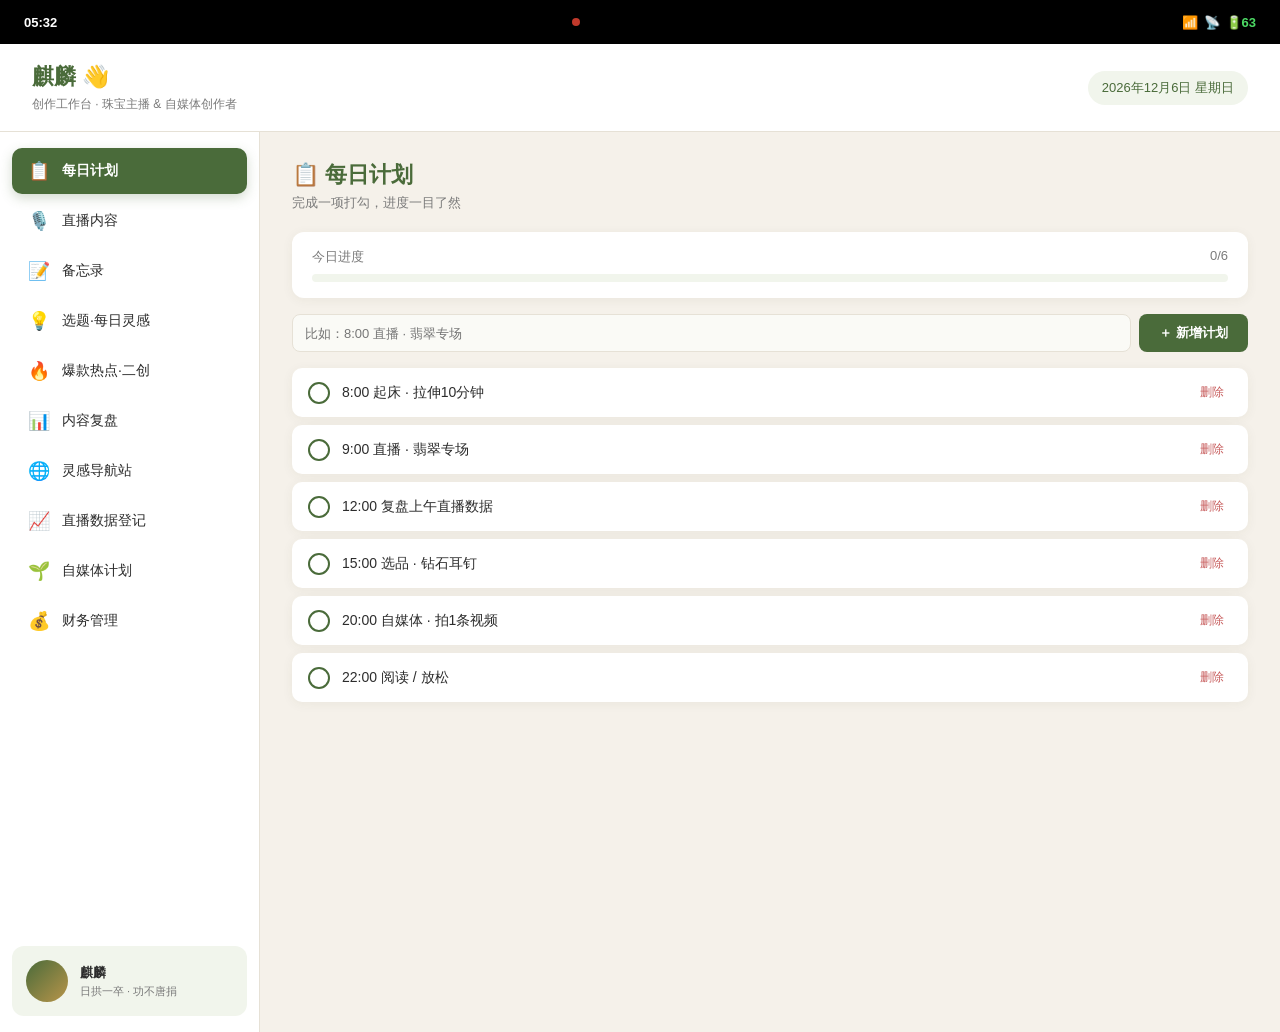
==== index.html @ 5226c647 "麒麟工作台 v1.0" ====
<!DOCTYPE html>
<html lang="zh-CN">
<head>
<meta charset="UTF-8">
<meta name="viewport" content="width=device-width, initial-scale=1.0, user-scalable=no">
<title>麒麟 · 工作台</title>
<meta name="apple-mobile-web-app-capable" content="yes">
<meta name="apple-mobile-web-app-status-bar-style" content="default">
<meta name="apple-mobile-web-app-title" content="麒麟工作台">
<meta name="mobile-web-app-capable" content="yes">
<meta name="theme-color" content="#4a6b3a">
<link rel="apple-touch-icon" href="data:image/svg+xml,%3Csvg xmlns='http://www.w3.org/2000/svg' viewBox='0 0 120 120'%3E%3Crect width='120' height='120' rx='28' fill='%234a6b3a'/%3E%3Ctext x='60' y='78' font-size='60' text-anchor='middle' fill='white' font-family='sans-serif' font-weight='bold'%3E%E9%BA%92%3C/text%3E%3C/svg%3E">
<link rel="icon" href="data:image/svg+xml,%3Csvg xmlns='http://www.w3.org/2000/svg' viewBox='0 0 120 120'%3E%3Crect width='120' height='120' rx='28' fill='%234a6b3a'/%3E%3Ctext x='60' y='78' font-size='60' text-anchor='middle' fill='white' font-family='sans-serif' font-weight='bold'%3E%E9%BA%92%3C/text%3E%3C/svg%3E">
<style>
* { box-sizing: border-box; margin: 0; padding: 0; }
:root{
  --green: #4a6b3a;
  --green-2: #6b8a4e;
  --green-light: #f1f5ec;
  --gold: #b8954a;
  --bg: #f5f1ea;
  --card: #ffffff;
  --text: #2c2c2c;
  --text-2: #7a7a7a;
  --border: #e6e1d6;
  --danger: #c75c5c;
  --shadow: 0 2px 12px rgba(60,60,40,.06);
}
body{
  font-family: -apple-system, "PingFang SC", "Microsoft YaHei", sans-serif;
  background: var(--bg);
  color: var(--text);
  min-height: 100vh;
  font-size: 14px;
}
button{ cursor: pointer; border: none; background: none; font-family: inherit; }
input, select{
  font-family: inherit;
  padding: 10px 12px;
  border: 1px solid var(--border);
  border-radius: 8px;
  background: #fafaf6;
  outline: none;
  font-size: 13px;
}
input:focus, select:focus{ border-color: var(--green); background: #fff; }
.status-bar{
  display: flex; align-items: center; justify-content: space-between;
  padding: 8px 24px; font-size: 13px; font-weight: 600;
  background: #000; color: #fff;
}
.dynamic-island{
  width: 110px; height: 28px; background: #000; border-radius: 20px;
  position: relative;
}
.dynamic-island::after{
  content:""; width:8px; height:8px; background:#c0392b; border-radius:50%;
  position:absolute; left:8px; top:50%; transform:translateY(-50%);
}
.status-icons{ display: flex; gap: 6px; align-items: center; }
.battery{ color: #4cd964; }
.app-header{
  display: flex; justify-content: space-between; align-items: center;
  padding: 18px 32px; background: #fff;
  border-bottom: 1px solid var(--border);
}
.user-name{ font-size: 22px; color: var(--green); font-weight: 700; }
.wave{ display: inline-block; animation: wave 1.6s infinite; transform-origin: 70% 70%; }
@keyframes wave{
  0%,60%,100%{ transform: rotate(0); }
  10%,30%{ transform: rotate(14deg); }
  20%{ transform: rotate(-8deg); }
  40%{ transform: rotate(-4deg); }
}
.user-sub{ color: var(--text-2); margin-top: 4px; font-size: 12px; }
.header-right{ display: flex; gap: 12px; align-items: center; }
.date-pill{
  background: var(--green-light); color: var(--green);
  padding: 8px 14px; border-radius: 20px; font-size: 13px;
}
.sync-btn{
  background: var(--green-light); color: var(--green);
  padding: 8px 14px; border-radius: 20px; font-size: 13px; font-weight: 600;
}
.sync-btn:hover{ background: var(--green); color: #fff; }
.layout{
  display: grid; grid-template-columns: 260px 1fr;
  min-height: calc(100vh - 100px);
}
.sidebar{
  background: #fff;
  border-right: 1px solid var(--border);
  padding: 16px 12px;
  display: flex; flex-direction: column;
  position: sticky; top: 0; height: 100vh; overflow-y: auto;
}
.nav-list{ flex: 1; }
.nav-item{
  display: flex; align-items: center; gap: 12px;
  width: 100%; padding: 12px 16px; margin-bottom: 4px;
  border-radius: 10px; font-size: 14px; color: var(--text);
  text-align: left; transition: all .2s;
  position: relative;
}
.nav-item:hover{ background: var(--green-light); }
.nav-item.active{
  background: var(--green); color: #fff; font-weight: 600;
  box-shadow: 0 4px 12px rgba(74,107,58,.25);
}
.nav-item.dragging{ opacity: 0.5; background: var(--green-light); }
.nav-item.drag-over{ border-top: 3px solid var(--gold); margin-top: -2px; }
.nav-icon{ font-size: 18px; }
.sidebar-foot{
  display: flex; gap: 12px; align-items: center;
  padding: 14px; margin-top: 12px;
  background: var(--green-light); border-radius: 12px;
}
.avatar{
  width: 42px; height: 42px; border-radius: 50%;
  background: linear-gradient(135deg, var(--green), var(--gold));
  flex-shrink: 0;
}
.foot-name{ font-weight: 600; font-size: 13px; }
.foot-sub{ font-size: 11px; color: var(--text-2); margin-top: 2px; }
.content{ padding: 28px 32px; overflow-y: auto; }
.panel{ display: none; animation: fade .3s; }
.panel.active{ display: block; }
@keyframes fade{ from{ opacity:0; transform: translateY(8px);} to{opacity:1; transform:none;} }
.panel-head{ margin-bottom: 20px; }
.panel-head h2{ font-size: 22px; color: var(--green); margin-bottom: 4px; }
.panel-sub{ color: var(--text-2); font-size: 13px; }
.progress-card{
  background: #fff; border-radius: 12px; padding: 16px 20px;
  margin-bottom: 16px; box-shadow: var(--shadow);
}
.progress-info{ display: flex; justify-content: space-between; margin-bottom: 8px; font-size: 13px; color: var(--text-2); }
.progress-bar{ height: 8px; background: var(--green-light); border-radius: 4px; overflow: hidden; }
.progress-fill{ height: 100%; background: linear-gradient(90deg, var(--green), var(--gold)); width: 0%; transition: width .5s; }
.add-row{
  display: flex; gap: 8px; flex-wrap: wrap; margin-bottom: 16px;
}
.add-row input, .add-row select{ flex: 1; min-width: 140px; }
.add-row button{
  background: var(--green); color: #fff;
  padding: 10px 20px; border-radius: 8px; font-weight: 600; font-size: 13px;
  white-space: nowrap;
}
.add-row button:hover{ background: var(--green-2); }
.checklist, .memo-list{ list-style: none; }
.checklist li, .memo-list li{
  display: flex; align-items: center; gap: 12px;
  background: #fff; padding: 12px 16px; margin-bottom: 8px;
  border-radius: 10px; box-shadow: var(--shadow);
  transition: all .2s;
}
.checklist li:hover, .memo-list li:hover{ transform: translateX(2px); }
.checklist li.done .item-text{
  text-decoration: line-through; color: var(--text-2);
}
.check-box{
  width: 22px; height: 22px; border-radius: 50%;
  border: 2px solid var(--green); display: flex;
  align-items: center; justify-content: center;
  cursor: pointer; flex-shrink: 0; transition: all .2s;
}
.checklist li.done .check-box{ background: var(--green); color: #fff; }
.item-text{ flex: 1; font-size: 14px; }
.item-meta{ font-size: 11px; color: var(--text-2); }
.del-btn{
  color: var(--danger); font-size: 12px; padding: 4px 8px;
  border-radius: 6px;
}
.del-btn:hover{ background: #fbecec; }
.filter-row{
  display: flex; align-items: center; gap: 12px; flex-wrap: wrap;
  margin-bottom: 16px; background: #fff; padding: 12px 16px;
  border-radius: 10px; box-shadow: var(--shadow);
}
.filter-row label{ display: flex; align-items: center; gap: 6px; font-size: 13px; color: var(--text-2); }
.ghost-btn{
  padding: 6px 12px; border: 1px solid var(--green);
  color: var(--green); border-radius: 6px; font-size: 12px;
}
.ghost-btn:hover{ background: var(--green-light); }
.last-fetch{ font-size: 11px; color: var(--text-2); margin-left: auto; }
.inspiration-grid{
  display: grid; grid-template-columns: repeat(auto-fill, minmax(280px, 1fr));
  gap: 14px;
}
.insp-card{
  background: #fff; border-radius: 12px; padding: 16px;
  box-shadow: var(--shadow); transition: all .2s;
  border-left: 4px solid var(--gold);
}
.insp-card:hover{ transform: translateY(-2px); box-shadow: 0 6px 18px rgba(60,60,40,.1); }
.insp-tag{
  display: inline-block; background: var(--green-light);
  color: var(--green); padding: 2px 8px; border-radius: 4px;
  font-size: 11px; margin-bottom: 8px;
}
.insp-title{ font-weight: 600; font-size: 14px; margin-bottom: 6px; }
.insp-desc{ font-size: 12px; color: var(--text-2); line-height: 1.5; margin-bottom: 10px; }
.insp-actions{ display: flex; gap: 6px; }
.insp-actions button{
  flex: 1; padding: 6px 8px; border-radius: 6px;
  font-size: 11px; font-weight: 600;
}
.btn-go{ background: var(--green); color: #fff; }
.btn-go:hover{ background: var(--green-2); }
.btn-save{ background: var(--green-light); color: var(--green); }
.btn-save:hover{ background: #e3ead8; }
.video-grid{
  display: grid; grid-template-columns: repeat(auto-fill, minmax(240px, 1fr));
  gap: 14px;
}
.video-card{
  background: #fff; border-radius: 12px; overflow: hidden;
  box-shadow: var(--shadow); transition: all .2s;
}
.video-card:hover{ transform: translateY(-2px); }
.video-cover{
  height: 120px; background: linear-gradient(135deg, #4a6b3a, #b8954a);
  display: flex; align-items: center; justify-content: center;
  font-size: 40px; color: #fff; position: relative;
}
.video-cover .play-icon{
  position: absolute; bottom: 8px; right: 8px;
  background: rgba(0,0,0,.6); color: #fff;
  width: 28px; height: 28px; border-radius: 50%;
  display: flex; align-items: center; justify-content: center;
  font-size: 12px;
}
.video-info{ padding: 12px; }
.video-title{ font-weight: 600; font-size: 13px; margin-bottom: 4px;
  display: -webkit-box; -webkit-line-clamp: 2; -webkit-box-orient: vertical; overflow: hidden;
}
.video-meta{ font-size: 11px; color: var(--text-2); margin-bottom: 8px;
  display: flex; gap: 8px;
}
.video-meta span{ background: #f5f1ea; padding: 1px 6px; border-radius: 4px; }
.video-link{
  display: block; text-align: center; padding: 6px;
  background: var(--green); color: #fff; border-radius: 6px;
  font-size: 12px; font-weight: 600;
}
.video-link:hover{ background: var(--green-2); }
.review-list{ display: grid; gap: 10px; }
.review-item{
  background: #fff; padding: 14px 16px; border-radius: 10px;
  box-shadow: var(--shadow); display: grid;
  grid-template-columns: 1fr auto auto; gap: 12px; align-items: center;
}
.review-title{ font-weight: 600; font-size: 14px; }
.review-meta{ font-size: 11px; color: var(--text-2); margin-top: 2px; }
.review-data{ background: var(--green-light); color: var(--green); padding: 4px 10px; border-radius: 6px; font-size: 12px; font-weight: 600; }
.sub-tabs{
  display: flex; gap: 4px; margin-bottom: 16px;
  background: #fff; padding: 6px; border-radius: 10px;
  box-shadow: var(--shadow); flex-wrap: wrap;
}
.sub-tab{
  padding: 8px 14px; border-radius: 6px; font-size: 13px;
  color: var(--text-2); font-weight: 500;
}
.sub-tab.active{ background: var(--green); color: #fff; }
.sub-tab:hover:not(.active){ background: var(--green-light); color: var(--green); }
.sub-panel{ display: none; }
.sub-panel.active{ display: block; }
.script-list, .knowledge-list, .memo-list, .liveplan-list{ margin-top: 12px; }
.script-item, .knowledge-item, .memo-list li, .liveplan-item{
  background: #fff; padding: 12px 16px; border-radius: 10px;
  margin-bottom: 8px; box-shadow: var(--shadow);
}
.script-cat{
  display: inline-block; background: var(--gold); color: #fff;
  padding: 2px 8px; border-radius: 4px; font-size: 11px; margin-right: 8px;
}
.script-text{ font-size: 13px; line-height: 1.6; color: var(--text); }
.script-foot, .memo-foot, .liveplan-foot{
  display: flex; justify-content: space-between; align-items: center;
  margin-top: 8px; font-size: 11px; color: var(--text-2);
}
.product-grid{
  display: grid; grid-template-columns: repeat(auto-fill, minmax(240px, 1fr));
  gap: 12px;
}
.product-card{
  background: #fff; border-radius: 12px; padding: 16px;
  box-shadow: var(--shadow); position: relative;
  border-top: 3px solid var(--gold);
}
.product-cat{
  position: absolute; top: 12px; right: 12px;
  background: var(--green-light); color: var(--green);
  padding: 2px 8px; border-radius: 4px; font-size: 10px;
}
.product-name{ font-weight: 700; font-size: 15px; margin-bottom: 6px; }
.product-price{ color: var(--danger); font-size: 13px; font-weight: 600; margin-bottom: 6px; }
.product-point{ font-size: 12px; color: var(--text-2); line-height: 1.5; }
.search-box{ display: flex; gap: 8px; margin-bottom: 12px; }
.search-box input{ flex: 1; }
.search-box button{
  background: var(--green); color: #fff; padding: 10px 20px;
  border-radius: 8px; font-weight: 600;
}
.search-tags{ display: flex; flex-wrap: wrap; gap: 6px; margin-bottom: 16px; align-items: center; }
.search-tags span{ font-size: 12px; color: var(--text-2); }
.search-tags button{
  background: #fff; border: 1px solid var(--border);
  padding: 4px 10px; border-radius: 14px; font-size: 12px; color: var(--text-2);
}
.search-tags button:hover{ background: var(--green-light); color: var(--green); border-color: var(--green); }
.search-result{
  background: #fff; padding: 16px; border-radius: 10px;
  box-shadow: var(--shadow); min-height: 100px;
}
.empty-tip{ text-align: center; color: var(--text-2); padding: 30px 0; font-size: 13px; }
.search-result h4{ color: var(--green); margin-bottom: 8px; }
.search-result ul{ padding-left: 20px; }
.search-result li{ margin-bottom: 6px; line-height: 1.6; font-size: 13px; }
.project-list, .liveplan-list{ display: grid; gap: 10px; }
.project-item, .liveplan-item{
  display: grid; grid-template-columns: auto 1fr auto auto;
  gap: 12px; align-items: center;
}
.proj-name{ font-weight: 600; }
.proj-meta{ font-size: 11px; color: var(--text-2); }
.proj-goal{ background: var(--green-light); color: var(--green); padding: 4px 10px; border-radius: 6px; font-size: 12px; font-weight: 600; }
.liveplan-date{
  background: var(--gold); color: #fff; padding: 8px 12px;
  border-radius: 8px; text-align: center; font-weight: 600; min-width: 70px;
}
.liveplan-date .day{ font-size: 18px; display: block; }
.liveplan-date .month{ font-size: 11px; }
.liveplan-theme{ font-weight: 600; font-size: 14px; }
.liveplan-prods{ font-size: 11px; color: var(--text-2); margin-top: 2px; }
/* 类目资料 */
.category-list{ display: grid; gap: 14px; }
.cat-card{
  background: #fff; border-radius: 12px; padding: 16px;
  box-shadow: var(--shadow); border-left: 4px solid var(--gold);
}
.cat-card-head{
  display: flex; justify-content: space-between; align-items: center;
  margin-bottom: 12px; padding-bottom: 8px; border-bottom: 1px dashed var(--border);
}
.cat-card-title{ font-size: 16px; font-weight: 700; color: var(--green); }
.cat-card-meta{ font-size: 11px; color: var(--text-2); }
.cat-notes{ list-style: none; }
.cat-notes li{
  background: #fafaf6; padding: 10px 12px; border-radius: 8px;
  margin-bottom: 6px; font-size: 13px; line-height: 1.6;
  display: flex; gap: 8px; align-items: flex-start;
}
.cat-notes li .note-text{ flex: 1; word-break: break-word; }
.cat-notes li .note-time{ font-size: 10px; color: var(--text-2); flex-shrink: 0; }
.cat-add-row{ display: flex; gap: 6px; margin-top: 10px; }
.cat-add-row input{ flex: 1; padding: 8px 10px; font-size: 12px; }
.cat-add-row button{
  background: var(--green-light); color: var(--green);
  padding: 8px 12px; border-radius: 6px; font-size: 12px; font-weight: 600;
  white-space: nowrap;
}
.cat-add-row button:hover{ background: var(--green); color: #fff; }

/* 直播数据表格 */
.data-table{
  width: 100%; border-collapse: collapse; background: #fff;
  border-radius: 10px; overflow: hidden; box-shadow: var(--shadow);
  font-size: 12px; min-width: 800px;
}
.data-table th{
  background: var(--green); color: #fff; padding: 10px 8px;
  text-align: left; font-weight: 600; white-space: nowrap;
}
.data-table td{
  padding: 10px 8px; border-bottom: 1px solid var(--border);
  white-space: nowrap;
}
.data-table tr:hover td{ background: var(--green-light); }
.data-table .del-btn{ padding: 2px 6px; }
.data-table-empty{ text-align:center; color:var(--text-2); padding:30px; font-size:13px; }
.summary-grid{
  display: grid; grid-template-columns: repeat(auto-fit, minmax(150px, 1fr)); gap: 12px;
}
.summary-card{
  background: #fff; padding: 18px; border-radius: 12px;
  box-shadow: var(--shadow); border-top: 3px solid var(--gold);
}
.summary-card .label{ font-size: 12px; color: var(--text-2); margin-bottom: 6px; }
.summary-card .value{ font-size: 24px; font-weight: 700; color: var(--green); }
.summary-card .sub{ font-size: 11px; color: var(--text-2); margin-top: 4px; }
.trend-row{
  display: flex; justify-content: space-between; align-items: center;
  padding: 8px 0; border-bottom: 1px dashed var(--border); font-size: 13px;
}
.trend-row:last-child{ border-bottom: none; }
.trend-bar{ height: 6px; background: var(--green-light); border-radius: 3px; flex: 1; margin: 0 12px; overflow: hidden; }
.trend-bar-fill{ height: 100%; background: linear-gradient(90deg, var(--green), var(--gold)); }

/* 灵感导航站 */
.hub-search-box{ display:flex; gap:8px; margin-bottom:20px; }
.hub-search-box input{ flex:1; padding:12px 14px; font-size:14px; }
.hub-search-box button{
  background: var(--green); color:#fff; padding:12px 24px;
  border-radius:8px; font-weight:600; font-size:14px; white-space:nowrap;
}
.hub-search-box button:hover{ background: var(--green-2); }
.hub-section{ margin-bottom: 24px; }
.hub-section-title{
  font-size: 15px; color: var(--green); font-weight: 700;
  margin-bottom: 10px; padding-bottom: 6px; border-bottom: 2px solid var(--green-light);
}
.hub-grid{
  display: grid; grid-template-columns: repeat(auto-fill, minmax(160px, 1fr)); gap: 10px;
}
.hub-card{
  display: flex; align-items: center; gap: 10px;
  background: #fff; padding: 14px; border-radius: 10px;
  box-shadow: var(--shadow); text-decoration: none; color: var(--text);
  transition: all .2s; border-left: 3px solid transparent;
}
.hub-card:hover{
  transform: translateY(-2px); border-left-color: var(--green);
  box-shadow: 0 6px 18px rgba(60,60,40,.12);
}
.hub-icon{ font-size: 24px; flex-shrink: 0; }
.hub-info{ flex:1; min-width:0; }
.hub-name{ font-weight: 600; font-size: 13px; }
.hub-desc{ font-size: 11px; color: var(--text-2); margin-top:2px;
  overflow: hidden; text-overflow: ellipsis; white-space: nowrap;
}

.growth-grid{
  display: grid; grid-template-columns: repeat(auto-fit, minmax(300px, 1fr));
  gap: 14px;
}
.growth-card{
  background: #fff; padding: 20px; border-radius: 12px;
  box-shadow: var(--shadow); border-top: 3px solid var(--green);
}
.growth-card h3{ color: var(--green); margin-bottom: 12px; font-size: 16px; }
.growth-card ul, .growth-card ol{ padding-left: 20px; }
.growth-card li{ margin-bottom: 8px; line-height: 1.6; font-size: 13px; }
.growth-card b{ color: var(--gold); }

/* 手机端适配 */
@media (max-width: 900px){
  .layout{ grid-template-columns: 1fr; }
  .sidebar{ position: relative; height: auto; position: sticky; top: 0; z-index: 10; }
  .nav-list{ display: flex; flex-wrap: wrap; gap: 4px; }
  .nav-item{ flex: 1 1 auto; padding: 8px 10px; font-size: 12px; gap: 4px; }
  .nav-icon{ font-size: 14px; }
  .app-header{ flex-direction: column; gap: 12px; align-items: flex-start; padding: 12px 16px; }
  .content{ padding: 16px; }
  .header-right{ flex-wrap: wrap; }
  .inspiration-grid, .video-grid, .product-grid, .growth-grid{
    grid-template-columns: 1fr;
  }
  .add-row input, .add-row select{ min-width: 100px; }
  .review-item{ grid-template-columns: 1fr; }
  .filter-row{ flex-direction: column; align-items: flex-start; }
  .last-fetch{ margin-left: 0; }
}
</style>
</head>
<body>

<div class="status-bar">
  <span class="time" id="statusTime">16:25</span>
  <div class="dynamic-island"></div>
  <div class="status-icons">
    <span>📶</span><span>📡</span><span class="battery">🔋63</span>
  </div>
</div>

<header class="app-header">
  <div class="header-left">
    <h1 class="user-name">麒麟 <span class="wave">👋</span></h1>
    <p class="user-sub">创作工作台 · 珠宝主播 & 自媒体创作者</p>
  </div>
  <div class="header-right">
    <div class="date-pill" id="datePill">2026年7月24日 星期五</div>
  </div>
</header>

<main class="layout">
  <aside class="sidebar">
    <nav class="nav-list">
      <button class="nav-item active" data-target="daily-plan"><span class="nav-icon">📋</span><span>每日计划</span></button>
      <button class="nav-item" data-target="live-content"><span class="nav-icon">🎙️</span><span>直播内容</span></button>
      <button class="nav-item" data-target="memo"><span class="nav-icon">📝</span><span>备忘录</span></button>
      <button class="nav-item" data-target="daily-inspiration"><span class="nav-icon">💡</span><span>选题·每日灵感</span></button>
      <button class="nav-item" data-target="hot-videos"><span class="nav-icon">🔥</span><span>爆款热点·二创</span></button>
      <button class="nav-item" data-target="content-review"><span class="nav-icon">📊</span><span>内容复盘</span></button>
      <button class="nav-item" data-target="inspo-hub"><span class="nav-icon">🌐</span><span>灵感导航站</span></button>
      <button class="nav-item" data-target="live-data"><span class="nav-icon">📈</span><span>直播数据登记</span></button>
      <button class="nav-item" data-target="growth-track"><span class="nav-icon">🌱</span><span>自媒体计划</span></button>
      <button class="nav-item" data-target="finance"><span class="nav-icon">💰</span><span>财务管理</span></button>
    </nav>
    <div class="sidebar-foot">
      <div class="avatar"></div>
      <div>
        <div class="foot-name">麒麟</div>
        <div class="foot-sub">日拱一卒 · 功不唐捐</div>
      </div>
    </div>
  </aside>

  <section class="content">

    <div class="panel active" id="daily-plan">
      <div class="panel-head"><h2>📋 每日计划</h2><p class="panel-sub">完成一项打勾，进度一目了然</p></div>
      <div class="progress-card">
        <div class="progress-info"><span>今日进度</span><span id="progressText">0/0</span></div>
        <div class="progress-bar"><div class="progress-fill" id="progressFill"></div></div>
      </div>
      <div class="add-row">
        <input id="planInput" type="text" placeholder="比如：8:00 直播 · 翡翠专场">
        <button onclick="addPlan()">＋ 新增计划</button>
      </div>
      <ul class="checklist" id="planList"></ul>
    </div>

    <div class="panel" id="daily-inspiration">
      <div class="panel-head"><h2>💡 选题·每日灵感</h2><p class="panel-sub">围绕"个人成长 / 女性成长"，自动抓取抖音热点 · 一键跳转创作</p></div>
      <div class="filter-row">
        <label>话题方向
          <select id="topicSelect">
            <option value="个人成长">个人成长</option>
            <option value="女性成长">女性成长</option>
            <option value="珠宝穿搭">珠宝穿搭</option>
            <option value="主播心法">主播心法</option>
            <option value="自律生活">自律生活</option>
            <option value="情绪管理">情绪管理</option>
          </select>
        </label>
        <button class="ghost-btn" onclick="fetchDouyinHot()">🔄 重新抓取热点</button>
        <span class="last-fetch" id="lastFetch">上次抓取：--</span>
      </div>
      <div class="inspiration-grid" id="inspirationGrid"></div>
    </div>

    <div class="panel" id="hot-videos">
      <div class="panel-head"><h2>🔥 爆款热点·二创</h2><p class="panel-sub">抖音热门视频拆解 · 一键跳转原视频二创</p></div>
      <div class="video-grid" id="videoGrid"></div>
    </div>

    <div class="panel" id="content-review">
      <div class="panel-head"><h2>📊 内容复盘</h2><p class="panel-sub">记录每条内容的数据表现 · 提炼爆款公式</p></div>
      <div class="add-row">
        <input id="reviewTitle" placeholder="内容标题">
        <input id="reviewPlatform" placeholder="平台（抖音/小红书/视频号）">
        <input id="reviewData" placeholder="数据（播放/点赞/涨粉）">
        <button onclick="addReview()">＋ 新增复盘</button>
      </div>
      <div class="review-list" id="reviewList"></div>
    </div>

    <div class="panel" id="live-content">
      <div class="panel-head"><h2>🎙️ 直播内容 · 珠宝主播专属</h2><p class="panel-sub">话术库 · 产品库 · 资料搜索 · 未来可扩展其他直播项目</p></div>
      <div class="sub-tabs">
        <button class="sub-tab active" data-sub="scripts">📢 话术库</button>
        <button class="sub-tab" data-sub="products">💎 产品库</button>
        <button class="sub-tab" data-sub="search">🔍 资料搜索</button>
        <button class="sub-tab" data-sub="projects">📂 直播项目</button>
        <button class="sub-tab" data-sub="liveplan">🗓️ 直播排期</button>
        <button class="sub-tab" data-sub="categories">📚 类目资料</button>
      </div>
      <div class="sub-panel active" id="sub-scripts">
        <div class="add-row">
          <select id="scriptCategory">
            <option>开场暖场</option><option>留住人</option><option>逼单转化</option>
            <option>价值塑造</option><option>售后承诺</option><option>下播引导</option>
          </select>
          <input id="scriptInput" placeholder="话术内容，如：姐妹们，这件南洋金珠...">
          <button onclick="addScript()">＋ 收藏话术</button>
        </div>
        <div class="script-list" id="scriptList"></div>
      </div>
      <div class="sub-panel" id="sub-products">
        <div class="add-row">
          <input id="prodName" placeholder="产品名（例：18K金钻石耳钉）">
          <input id="prodCategory" placeholder="品类（翡翠/钻石/珍珠/彩宝...)">
          <input id="prodPrice" placeholder="价格 / 性价比话术">
          <input id="prodPoint" placeholder="核心卖点">
          <button onclick="addProduct()">＋ 新增产品</button>
        </div>
        <div class="product-grid" id="productGrid"></div>
      </div>
      <div class="sub-panel" id="sub-search">
        <div class="search-box">
          <input id="searchInput" placeholder="搜索珠宝知识、市场行情、用户痛点...">
          <button onclick="doSearch()">🔍 搜索</button>
        </div>
        <div class="search-tags">
          <span>常用：</span>
          <button onclick="quickSearch('翡翠种水等级')">翡翠种水</button>
          <button onclick="quickSearch('钻石4C分级')">钻石4C</button>
          <button onclick="quickSearch('珍珠分类')">珍珠分类</button>
          <button onclick="quickSearch('黄金纯度')">黄金纯度</button>
          <button onclick="quickSearch('彩宝选购')">彩宝选购</button>
          <button onclick="quickSearch('珠宝保养')">珠宝保养</button>
        </div>
        <div class="search-result" id="searchResult"><p class="empty-tip">💡 输入关键词，搜索资料。可记录到备忘录或产品库。</p></div>
        <div class="add-row" style="margin-top:16px">
          <input id="knowledgeInput" placeholder="把搜索到的有用知识保存到知识库">
          <button onclick="addKnowledge()">＋ 保存到知识库</button>
        </div>
        <div class="knowledge-list" id="knowledgeList"></div>
      </div>
      <div class="sub-panel" id="sub-projects">
        <div class="add-row">
          <input id="projName" placeholder="项目名称（例：翡翠专场 / 彩宝上新）">
          <input id="projDate" placeholder="时间">
          <input id="projGoal" placeholder="目标（GMV/涨粉）">
          <button onclick="addProject()">＋ 新增项目</button>
        </div>
        <div class="project-list" id="projectList"></div>
      </div>
      <div class="sub-panel" id="sub-liveplan">
        <div class="add-row">
          <input id="lpDate" type="date"><input id="lpTime" type="time">
          <input id="lpTheme" placeholder="直播主题">
          <input id="lpProducts" placeholder="主推产品（逗号分隔）">
          <button onclick="addLivePlan()">＋ 添加排期</button>
        </div>
        <div class="liveplan-list" id="liveplanList"></div>
      </div>
      <div class="sub-panel" id="sub-categories">
        <div class="add-row">
          <input id="catName" placeholder="类目名（和田玉/南红/蜜蜡/翡翠/钻石/珍珠/彩宝...）">
          <button onclick="addCategory()">＋ 新增类目</button>
        </div>
        <p style="font-size:12px;color:var(--text-2);margin-bottom:12px">💡 每个类目下可随时补充学到的知识、市场行情、选购要点、话术笔记。随时增删。</p>
        <div class="category-list" id="categoryList"></div>
      </div>
    </div>

    <div class="panel" id="memo">
      <div class="panel-head"><h2>📝 备忘录</h2><p class="panel-sub">随手记 · 想法不再溜走</p></div>
      <div class="add-row">
        <input id="memoInput" placeholder="记录一个想法 / 灵感 / 提醒...">
        <button onclick="addMemo()">＋ 新增</button>
      </div>
      <ul class="memo-list" id="memoList"></ul>
    </div>

    <div class="panel" id="inspo-hub">
      <div class="panel-head"><h2>🌐 灵感导航站</h2><p class="panel-sub">一键跳转各大平台实时热点 · 找选题、找灵感、找爆款</p></div>

      <div class="hub-search-box">
        <input id="hubSearchInput" placeholder="输入关键词，一键搜索全平台（例：女性成长 / 个人成长 / 珠宝）">
        <button onclick="hubSearchAll()">🔍 全平台搜索</button>
      </div>

      <div class="hub-section">
        <h3 class="hub-section-title">🔥 各平台实时热榜</h3>
        <div class="hub-grid" id="hotRankGrid"></div>
      </div>

      <div class="hub-section">
        <h3 class="hub-section-title">🎬 视频平台 · 找爆款二创</h3>
        <div class="hub-grid" id="videoHubGrid"></div>
      </div>

      <div class="hub-section">
        <h3 class="hub-section-title">📝 图文平台 · 找选题灵感</h3>
        <div class="hub-grid" id="articleHubGrid"></div>
      </div>

      <div class="hub-section">
        <h3 class="hub-section-title">💎 珠宝行业 · 找货源行情</h3>
        <div class="hub-grid" id="jewelryHubGrid"></div>
      </div>

      <div class="hub-section">
        <h3 class="hub-section-title">📊 数据工具 · 分析爆款</h3>
        <div class="hub-grid" id="toolHubGrid"></div>
      </div>
    </div>

    <!-- ============= 直播数据登记 ============= -->
    <div class="panel" id="live-data">
      <div class="panel-head"><h2>📈 直播数据登记</h2><p class="panel-sub">下播后登记每场数据 · 产品登记 · 自动统计</p></div>
      <div class="sub-tabs">
        <button class="sub-tab active" data-sub="data-record">📊 直播数据表</button>
        <button class="sub-tab" data-sub="prod-record">📦 产品登记表</button>
        <button class="sub-tab" data-sub="data-summary">📈 数据汇总</button>
      </div>

      <!-- 直播数据表 -->
      <div class="sub-panel active" id="sub-data-record">
        <div class="add-row">
          <input id="drDate" type="date">
          <select id="drPlatform">
            <option>视频号</option><option>抖音</option><option>快手</option><option>小红书</option><option>淘宝直播</option>
          </select>
          <input id="drSession" placeholder="场次/主题（例：翡翠专场）">
          <input id="drDuration" placeholder="时长（例：3h）">
          <input id="drViewers" type="number" placeholder="场观人数">
          <input id="drGmv" type="number" placeholder="GMV（元）">
          <input id="drOrders" type="number" placeholder="订单数">
          <input id="drFollowers" type="number" placeholder="新增粉丝">
          <input id="drReturn" type="number" placeholder="退货单数">
          <input id="drNote" placeholder="备注（亮点/问题）">
          <button onclick="addDataRecord()">＋ 登记数据</button>
        </div>
        <div style="overflow-x:auto">
          <table class="data-table" id="dataTable"></table>
        </div>
      </div>

      <!-- 产品登记表 -->
      <div class="sub-panel" id="sub-prod-record">
        <div class="add-row">
          <input id="prDate" type="date">
          <input id="prName" placeholder="产品名称">
          <input id="prSku" placeholder="SKU/款号">
          <input id="prCategory" placeholder="类目（翡翠/钻石/珍珠...）">
          <input id="prCost" type="number" placeholder="成本（元）">
          <input id="prPrice" type="number" placeholder="售价（元）">
          <input id="prStock" type="number" placeholder="上架库存">
          <input id="prSold" type="number" placeholder="售出数量">
          <input id="prReturn" type="number" placeholder="退货数">
          <input id="prSource" placeholder="货源（例：视频号小助理）">
          <button onclick="addProdRecord()">＋ 登记产品</button>
        </div>
        <div style="overflow-x:auto">
          <table class="data-table" id="prodTable"></table>
        </div>
      </div>

      <!-- 数据汇总 -->
      <div class="sub-panel" id="sub-data-summary">
        <div class="summary-grid" id="summaryGrid"></div>
        <h3 style="margin:20px 0 10px;color:var(--green);font-size:16px">📈 近期直播趋势</h3>
        <div id="recentTrend" style="background:#fff;padding:16px;border-radius:10px;box-shadow:var(--shadow)"></div>
      </div>
    </div>

    <div class="panel" id="growth-track">
      <div class="panel-head"><h2>🌱 自媒体计划</h2><p class="panel-sub">记录你的定位、目标和选题 · 随时增删调整</p></div>

      <!-- 定位与目标 -->
      <div class="growth-card" style="margin-bottom:14px">
        <h3>🎯 我的定位 & 目标</h3>
        <div class="add-row">
          <input id="goalInput" placeholder="写一条目标/定位，例：做女性成长方向，30天涨粉1000">
          <button onclick="addGoal()">＋ 添加</button>
        </div>
        <ul class="cat-notes" id="goalList"></ul>
      </div>

      <!-- 选题库 -->
      <div class="growth-card" style="margin-bottom:14px">
        <h3>📌 选题库</h3>
        <div class="add-row">
          <input id="topicInput" placeholder="想到的选题，例：《一个珠宝主播的日常》">
          <button onclick="addTopic()">＋ 添加选题</button>
        </div>
        <ul class="cat-notes" id="topicList"></ul>
      </div>

      <!-- 阶段计划 -->
      <div class="growth-card">
        <h3>🚀 阶段计划</h3>
        <div class="add-row">
          <input id="phaseInput" placeholder="例：第1周 - 确定人设、注册账号、拍3条自我介绍">
          <button onclick="addPhase()">＋ 添加阶段</button>
        </div>
        <ul class="cat-notes" id="phaseList"></ul>
      </div>
    </div>

    <!-- ============= 财务管理 ============= -->
    <div class="panel" id="finance">
      <div class="panel-head"><h2>💰 财务管理</h2><p class="panel-sub">每月收入、支出、负债 · 随时增删调整</p></div>
      <div class="sub-tabs">
        <button class="sub-tab active" data-sub="fin-income">💵 收入</button>
        <button class="sub-tab" data-sub="fin-expense">💸 支出</button>
        <button class="sub-tab" data-sub="fin-debt">📉 负债</button>
        <button class="sub-tab" data-sub="fin-summary">📊 月度汇总</button>
      </div>

      <!-- 收入 -->
      <div class="sub-panel active" id="sub-fin-income">
        <div class="add-row">
          <input id="incMonth" type="month">
          <input id="incSource" placeholder="收入来源（直播工资/带货佣金/其他）">
          <input id="incAmount" type="number" placeholder="金额（元）">
          <input id="incNote" placeholder="备注">
          <button onclick="addIncome()">＋ 添加收入</button>
        </div>
        <div style="overflow-x:auto">
          <table class="data-table" id="incomeTable"></table>
        </div>
      </div>

      <!-- 支出 -->
      <div class="sub-panel" id="sub-fin-expense">
        <div class="add-row">
          <input id="expMonth" type="month">
          <select id="expCategory">
            <option>房租</option><option>吃饭</option><option>交通</option>
            <option>水电物业</option><option>珠宝进货</option><option>设备工具</option>
            <option>学习提升</option><option>社交应酬</option><option>购物</option>
            <option>医疗健康</option><option>其他</option>
          </select>
          <input id="expAmount" type="number" placeholder="金额（元）">
          <input id="expNote" placeholder="备注">
          <button onclick="addExpense()">＋ 添加支出</button>
        </div>
        <div style="overflow-x:auto">
          <table class="data-table" id="expenseTable"></table>
        </div>
      </div>

      <!-- 负债 -->
      <div class="sub-panel" id="sub-fin-debt">
        <div class="add-row">
          <input id="debtName" placeholder="负债项目（花呗/信用卡/借款）">
          <input id="debtTotal" type="number" placeholder="总欠款（元）">
          <input id="debtMonth" type="month">
          <input id="debtRepay" type="number" placeholder="本月还款（元）">
          <input id="debtNote" placeholder="备注（利率/还款日）">
          <button onclick="addDebt()">＋ 添加负债</button>
        </div>
        <div style="overflow-x:auto">
          <table class="data-table" id="debtTable"></table>
        </div>
      </div>

      <!-- 月度汇总 -->
      <div class="sub-panel" id="sub-fin-summary">
        <div class="filter-row">
          <label>选择月份
            <select id="finSummaryMonth"></select>
          </label>
        </div>
        <div class="summary-grid" id="finSummaryGrid"></div>
        <h3 style="margin:20px 0 10px;color:var(--green);font-size:16px">📋 支出明细</h3>
        <div id="finExpenseBreakdown" style="background:#fff;padding:16px;border-radius:10px;box-shadow:var(--shadow)"></div>
      </div>
    </div>

  </section>
</main>

<script>
// ============ 数据存储 ============
const STORE = {
  get(k, def){ try{ return JSON.parse(localStorage.getItem(k)) ?? def; }catch{ return def; } },
  set(k, v){ localStorage.setItem(k, JSON.stringify(v)); }
};
function uid(){ return Date.now().toString(36) + Math.random().toString(36).slice(2,6); }
function now(){ const d=new Date(); return `${d.getMonth()+1}/${d.getDate()} ${d.getHours()}:${String(d.getMinutes()).padStart(2,'0')}`; }
function todayStr(){ const d=new Date(); return `${d.getFullYear()}年${d.getMonth()+1}月${d.getDate()}日 星期${'日一二三四五六'[d.getDay()]}`; }
function escapeHtml(s){ return String(s).replace(/[&<>"']/g, c => ({'&':'&amp;','<':'&lt;','>':'&gt;','"':'&quot;',"'":'&#39;'}[c])); }

// 顶部时间
function tickTime(){ const d = new Date(); document.getElementById('statusTime').textContent = String(d.getHours()).padStart(2,'0')+':'+String(d.getMinutes()).padStart(2,'0'); }
setInterval(tickTime, 30000); tickTime();
document.getElementById('datePill').textContent = todayStr();

// 导航切换
document.querySelectorAll('.nav-item').forEach(btn => {
  btn.addEventListener('click', () => {
    document.querySelectorAll('.nav-item').forEach(b => b.classList.remove('active'));
    document.querySelectorAll('.panel').forEach(p => p.classList.remove('active'));
    btn.classList.add('active');
    document.getElementById(btn.dataset.target).classList.add('active');
  });
});
document.querySelectorAll('.sub-tab').forEach(btn => {
  btn.addEventListener('click', () => {
    const parent = btn.closest('.panel');
    parent.querySelectorAll('.sub-tab').forEach(b => b.classList.remove('active'));
    parent.querySelectorAll('.sub-panel').forEach(p => p.classList.remove('active'));
    btn.classList.add('active');
    parent.querySelector('#sub-' + btn.dataset.sub).classList.add('active');
  });
});

// ============ 每日计划 ============
let plans = STORE.get('plans', [
  { id: uid(), text: '8:00 起床 · 拉伸10分钟', done: false },
  { id: uid(), text: '9:00 直播 · 翡翠专场', done: false },
  { id: uid(), text: '12:00 复盘上午直播数据', done: false },
  { id: uid(), text: '15:00 选品 · 钻石耳钉', done: false },
  { id: uid(), text: '20:00 自媒体 · 拍1条视频', done: false },
  { id: uid(), text: '22:00 阅读 / 放松', done: false }
]);
function renderPlans(){
  const list = document.getElementById('planList'); list.innerHTML = '';
  plans.forEach(p => {
    const li = document.createElement('li'); li.className = p.done ? 'done' : '';
    li.innerHTML = `<div class="check-box" onclick="togglePlan('${p.id}')">${p.done ? '✓' : ''}</div><div style="flex:1"><div class="item-text">${escapeHtml(p.text)}</div></div><button class="del-btn" onclick="delPlan('${p.id}')">删除</button>`;
    list.appendChild(li);
  });
  const done = plans.filter(p => p.done).length;
  document.getElementById('progressText').textContent = `${done}/${plans.length}`;
  document.getElementById('progressFill').style.width = plans.length ? (done/plans.length*100)+'%' : '0%';
  STORE.set('plans', plans);
}
function addPlan(){ const input = document.getElementById('planInput'); if (!input.value.trim()) return; plans.push({ id: uid(), text: input.value.trim(), done: false }); input.value = ''; renderPlans(); }
function togglePlan(id){ const p = plans.find(x => x.id === id); if (p) p.done = !p.done; renderPlans(); }
function delPlan(id){ plans = plans.filter(x => x.id !== id); renderPlans(); }

// ============ 每日任务 ============
let tasks = STORE.get('tasks', [
  { id: uid(), text: '发布1条抖音短视频', done: false },
  { id: uid(), text: '回复粉丝私信', done: false },
  { id: uid(), text: '拍3张穿搭素材', done: false }
]);
function renderTasks(){
  const list = document.getElementById('taskList'); list.innerHTML = '';
  tasks.forEach(t => {
    const li = document.createElement('li'); li.className = t.done ? 'done' : '';
    li.innerHTML = `<div class="check-box" onclick="toggleTask('${t.id}')">${t.done ? '✓' : ''}</div><div class="item-text">${escapeHtml(t.text)}</div><button class="del-btn" onclick="delTask('${t.id}')">删除</button>`;
    list.appendChild(li);
  });
  STORE.set('tasks', tasks);
}
function addTask(){ const input = document.getElementById('taskInput'); if (!input.value.trim()) return; tasks.push({ id: uid(), text: input.value.trim(), done: false }); input.value = ''; renderTasks(); }
function toggleTask(id){ const t = tasks.find(x => x.id === id); if (t) t.done = !t.done; renderTasks(); }
function delTask(id){ tasks = tasks.filter(x => x.id !== id); renderTasks(); }

// ============ 备忘录 ============
let memos = STORE.get('memos', [
  { id: uid(), text: '想想30岁女性最焦虑的3个话题，作为内容方向', time: now() },
  { id: uid(), text: '把"我适合做什么"想清楚：表达力 + 珠宝经验 + 女性视角', time: now() }
]);
function renderMemos(){
  const list = document.getElementById('memoList'); list.innerHTML = '';
  memos.forEach(m => {
    const li = document.createElement('li');
    li.innerHTML = `<span style="font-size:18px">📌</span><div style="flex:1"><div>${escapeHtml(m.text)}</div><div class="item-meta">${m.time}</div></div><button class="del-btn" onclick="delMemo('${m.id}')">删除</button>`;
    list.appendChild(li);
  });
  STORE.set('memos', memos);
}
function addMemo(){ const input = document.getElementById('memoInput'); if (!input.value.trim()) return; memos.unshift({ id: uid(), text: input.value.trim(), time: now() }); input.value = ''; renderMemos(); }
function delMemo(id){ memos = memos.filter(x => x.id !== id); renderMemos(); }

// ============ 每日灵感 ============
const HOT_POOL = {
  '个人成长': [
    { title: '30岁才明白的3个人生真相', desc: '关于自我接纳、时间管理和情绪稳定，戳中无数人。', tag: '个人成长' },
    { title: '一个普通女孩的5年逆袭', desc: '从月薪3k到带团队，她做对了什么？', tag: '成长逆袭' },
    { title: '为什么越努力越焦虑？', desc: '拆解"虚假努力"的4个表现，给出真正有效的方法。', tag: '个人成长' },
    { title: '如何培养"不内耗"的体质', desc: '高敏感人群必看，建立心理边界。', tag: '情绪管理' },
    { title: '复盘这件事，90%的人都做错了', desc: '不是写流水账，而是找到关键变量。', tag: '方法论' },
    { title: '那些"看上去很轻松"的人', desc: '其实每天都在偷偷努力。', tag: '自律' }
  ],
  '女性成长': [
    { title: '30岁以后，我学会了3件事', desc: '不再讨好、不再将就、不再解释。', tag: '女性力量' },
    { title: '经济独立是女人最大的体面', desc: '一个女生的清醒发言。', tag: '女性独立' },
    { title: '如何从"恋爱脑"变"事业脑"', desc: '3个思维转变让你活得更爽。', tag: '情感独立' },
    { title: '女生最该投资的，不是婚姻', desc: '而是这3样东西。', tag: '自我投资' },
    { title: '一个女珠宝主播的觉醒', desc: '从被挑选到主动选择。', tag: '职业成长' },
    { title: '35岁女性如何重启人生', desc: '任何时候开始都不晚。', tag: '重启人生' }
  ],
  '珠宝穿搭': [
    { title: '3种珠宝搭配，气质立刻提升', desc: '通勤/约会/聚会万能公式。', tag: '穿搭' },
    { title: '小预算也能戴出高级感', desc: '百元到千元珠宝搭配技巧。', tag: '轻奢' },
    { title: '翡翠怎么挑不踩坑？', desc: '主播实战经验分享。', tag: '翡翠' }
  ],
  '主播心法': [
    { title: '直播间留人的3个钩子', desc: '前3秒决定人留不留。', tag: '直播' },
    { title: '逼单不翻车的话术', desc: '温和成交的秘密。', tag: '话术' }
  ],
  '自律生活': [
    { title: '早起1小时的人生有多赚', desc: '5个微习惯改变命运。', tag: '自律' },
    { title: '如何戒掉短视频上瘾', desc: '亲测有效的方法。', tag: '习惯' }
  ],
  '情绪管理': [
    { title: '高敏感女孩的自我救赎', desc: '不再因为别人内耗。', tag: '情绪' },
    { title: '成年人的崩溃释放指南', desc: '科学释放压力。', tag: '情绪' }
  ]
};
function fetchDouyinHot(){
  const topic = document.getElementById('topicSelect').value;
  const list = HOT_POOL[topic] || HOT_POOL['个人成长'];
  const shuffled = [...list].sort(() => Math.random() - 0.5).slice(0, 6);
  const grid = document.getElementById('inspirationGrid'); grid.innerHTML = '';
  shuffled.forEach(item => {
    const card = document.createElement('div'); card.className = 'insp-card';
    card.innerHTML = `<span class="insp-tag">#${item.tag}</span><div class="insp-title">${item.title}</div><div class="insp-desc">${item.desc}</div><div class="insp-actions"><button class="btn-go" onclick="goDouyinSearch('${item.title}')">🎬 跳转抖音</button><button class="btn-save" onclick="saveInspiration('${item.title}')">📌 收藏</button></div>`;
    grid.appendChild(card);
  });
  document.getElementById('lastFetch').textContent = '上次抓取：' + now();
}
function goDouyinSearch(keyword){ window.open('https://www.douyin.com/search/'+encodeURIComponent(keyword)+'?type=video', '_blank'); }
function saveInspiration(title){ memos.unshift({ id: uid(), text: '【选题】'+title, time: now() }); renderMemos(); alert('✅ 已保存到备忘录'); }

// ============ 爆款热点视频 ============
const HOT_VIDEOS = [
  { title: '一个女生最好的状态：经济独立、情绪自由、形象清爽', author: '@清醒姐姐', plays: '1280w', likes: '86w', emoji: '💎' },
  { title: '30岁从0开始做珠宝主播，我后悔了吗？', author: '@小胡成长记', plays: '520w', likes: '42w', emoji: '🌱' },
  { title: '女生一定要有的3件珠宝，最后一件气质拉满', author: '@穿搭日记', plays: '890w', likes: '73w', emoji: '✨' },
  { title: '表达力差的人，请疯狂做这5件事', author: '@口才训练营', plays: '2100w', likes: '156w', emoji: '🎙️' },
  { title: '月入3万的珠宝主播，私下都在卷什么？', author: '@主播幕后', plays: '630w', likes: '51w', emoji: '🔥' },
  { title: '高敏感女孩的3个"自私"习惯', author: '@情绪疗愈', plays: '1750w', likes: '120w', emoji: '🌸' },
  { title: '普通人逆袭最快的3个赛道', author: '@商业观察', plays: '940w', likes: '68w', emoji: '🚀' },
  { title: '女生如何培养"不好惹"的气质', author: '@女性力量', plays: '1480w', likes: '98w', emoji: '👑' }
];
function renderHotVideos(){
  const grid = document.getElementById('videoGrid'); grid.innerHTML = '';
  HOT_VIDEOS.forEach(v => {
    const card = document.createElement('div'); card.className = 'video-card';
    card.innerHTML = `<div class="video-cover">${v.emoji}<div class="play-icon">▶</div></div><div class="video-info"><div class="video-title">${v.title}</div><div class="video-meta"><span>${v.author}</span><span>▶ ${v.plays}</span><span>❤ ${v.likes}</span></div><a class="video-link" href="https://www.douyin.com/search/${encodeURIComponent(v.title)}?type=video" target="_blank">🎬 跳转原视频二创</a></div>`;
    grid.appendChild(card);
  });
}

// ============ 内容复盘 ============
let reviews = STORE.get('reviews', [
  { id: uid(), title: '《女生最该投资的3样东西》', platform: '抖音', data: '播放 120w / 涨粉 3200', time: '07-20' },
  { id: uid(), title: '《30岁女性的清醒发言》', platform: '小红书', data: '阅读 8.6w / 收藏 2400', time: '07-18' }
]);
function renderReviews(){
  const list = document.getElementById('reviewList'); list.innerHTML = '';
  reviews.forEach(r => {
    const div = document.createElement('div'); div.className = 'review-item';
    div.innerHTML = `<div><div class="review-title">${escapeHtml(r.title)}</div><div class="review-meta">${r.platform} · ${r.time}</div></div><span class="review-data">${escapeHtml(r.data)}</span><button class="del-btn" onclick="delReview('${r.id}')">删除</button>`;
    list.appendChild(div);
  });
  STORE.set('reviews', reviews);
}
function addReview(){
  const t = document.getElementById('reviewTitle').value.trim(), p = document.getElementById('reviewPlatform').value.trim(), d = document.getElementById('reviewData').value.trim();
  if (!t) return;
  reviews.unshift({ id: uid(), title: t, platform: p || '抖音', data: d || '待填', time: now().slice(0,5) });
  document.getElementById('reviewTitle').value = ''; document.getElementById('reviewPlatform').value = ''; document.getElementById('reviewData').value = '';
  renderReviews();
}
function delReview(id){ reviews = reviews.filter(x => x.id !== id); renderReviews(); }

// ============ 话术库 ============
let scripts = STORE.get('scripts', [
  { id: uid(), cat: '开场暖场', text: '姐妹们下午好！欢迎来到小胡的珠宝直播间，今天给大家准备了一波高性价比的好货，点点关注不迷路~', time: now() },
  { id: uid(), cat: '逼单转化', text: '这件18K金耳钉，工厂直供，今天直播间专属价，错过真的等明年！想要的姐妹扣"要"~', time: now() },
  { id: uid(), cat: '价值塑造', text: '你看这个镶嵌工艺，师傅手工微镶的，每一颗都严丝合缝，戴5年都不会掉。', time: now() },
  { id: uid(), cat: '下播引导', text: '今天没抢到的姐妹别急，明天晚上8点还有一场，记得点关注、加粉丝团，明天见~', time: now() }
]);
function renderScripts(){
  const list = document.getElementById('scriptList'); list.innerHTML = '';
  scripts.forEach(s => {
    const div = document.createElement('div'); div.className = 'script-item';
    div.innerHTML = `<span class="script-cat">${s.cat}</span><span class="script-text">${escapeHtml(s.text)}</span><div class="script-foot"><span>${s.time}</span><button class="del-btn" onclick="delScript('${s.id}')">删除</button></div>`;
    list.appendChild(div);
  });
  STORE.set('scripts', scripts);
}
function addScript(){ const cat = document.getElementById('scriptCategory').value, text = document.getElementById('scriptInput').value.trim(); if (!text) return; scripts.unshift({ id: uid(), cat, text, time: now() }); document.getElementById('scriptInput').value = ''; renderScripts(); }
function delScript(id){ scripts = scripts.filter(x => x.id !== id); renderScripts(); }

// ============ 产品库 ============
let products = STORE.get('products', [
  { id: uid(), name: '18K金钻石耳钉', category: '钻石', price: '¥1280 · 性价比拉满', point: '微镶工艺，闪度满分，敏感肌可戴' },
  { id: uid(), name: '天然翡翠平安扣', category: '翡翠', price: '¥6800 · 收藏级种水', point: '冰种飘花，寓意平安，适合自戴/送礼' },
  { id: uid(), name: '南洋金珠项链', category: '珍珠', price: '¥4500 · 海水珠', point: '10-11mm浓金珠，强光下高级感满满' },
  { id: uid(), name: '红宝石戒指', category: '彩宝', price: '¥9800 · 莫桑比克产地', point: '鸽血红，18K金镶嵌，显白不挑肤色' }
]);
function renderProducts(){
  const grid = document.getElementById('productGrid'); grid.innerHTML = '';
  products.forEach(p => {
    const card = document.createElement('div'); card.className = 'product-card';
    card.innerHTML = `<span class="product-cat">${p.category}</span><div class="product-name">${escapeHtml(p.name)}</div><div class="product-price">${escapeHtml(p.price)}</div><div class="product-point">${escapeHtml(p.point)}</div><div style="margin-top:10px; text-align:right"><button class="del-btn" onclick="delProduct('${p.id}')">删除</button></div>`;
    grid.appendChild(card);
  });
  STORE.set('products', products);
}
function addProduct(){
  const n = document.getElementById('prodName').value.trim(), c = document.getElementById('prodCategory').value.trim(), p = document.getElementById('prodPrice').value.trim(), pt = document.getElementById('prodPoint').value.trim();
  if (!n) return;
  products.unshift({ id: uid(), name: n, category: c || '珠宝', price: p || '面议', point: pt || '待补充' });
  ['prodName','prodCategory','prodPrice','prodPoint'].forEach(id => document.getElementById(id).value = '');
  renderProducts();
}
function delProduct(id){ products = products.filter(x => x.id !== id); renderProducts(); }

// ============ 资料搜索 ============
const KNOWLEDGE_BASE = {
  '翡翠种水等级': ['玻璃种：透明度最高，像玻璃一样通透，价格最高','冰种：透明有少许棉，价格中上','糯种：半透明，像糯米汤，常见品种','豆种：颗粒感强，透明度低，性价比款','选购口诀：种水色工，先看种水'],
  '钻石4C分级': ['Carat 克拉：1ct=0.2g，越大越稀有','Color 颜色：D-Z级，D最白，H是性价比分水岭','Clarity 净度：FL/IF/VVS/VS/SI/I，VS性价比高','Cut 切工：EX/VG/G/F/P，3EX最推荐','证书认准：GIA / NGTC / IGI'],
  '珍珠分类': ['海水珠：Akoya（白透粉）、南洋金珠/白珠、大溪地黑珍珠','淡水珠：性价比高，颜色丰富','光泽：镜面光>强光>中光>弱光','大小：越大越贵，海水珠普遍比淡水珠大','保养：远离化妆品/香水，戴完用软布擦'],
  '黄金纯度': ['24K金：纯度99.9%以上，足金','18K金：75%黄金+25%其他金属，硬度高，适合镶嵌','14K金：含金量58.5%，更耐磨','足金 vs 千足金 vs 万足金：现在统一叫"足金"','古法金：工艺金，工费高但有质感'],
  '彩宝选购': ['红宝石：鸽血红最贵，莫桑比克>缅甸','蓝宝石：矢车菊蓝、皇家蓝是顶级色','祖母绿：哥伦比亚 Muzo 矿区最负盛名','碧玺：色彩最丰富的宝石','看证书：GRS / GIA / AIGS / NGTC'],
  '珠宝保养': ['钻石怕油：定期用洗洁精温水浸泡清洗','翡翠怕摔：避免与硬物碰撞','珍珠怕水：游泳/洗澡时不要戴','黄金怕汞：避免接触化妆品','宝石怕晒：祖母绿/紫水晶避光保存']
};
let knowledges = STORE.get('knowledges', []);
function renderKnowledges(){
  const list = document.getElementById('knowledgeList'); list.innerHTML = '';
  knowledges.forEach(k => {
    const div = document.createElement('div'); div.className = 'knowledge-item';
    div.innerHTML = `<div style="font-weight:600; margin-bottom:4px">${escapeHtml(k.title)}</div><div style="font-size:12px; color:var(--text-2); white-space:pre-line">${escapeHtml(k.content)}</div><div class="script-foot"><span>${k.time}</span><button class="del-btn" onclick="delKnowledge('${k.id}')">删除</button></div>`;
    list.appendChild(div);
  });
  STORE.set('knowledges', knowledges);
}
function doSearch(){
  const kw = document.getElementById('searchInput').value.trim(); if (!kw) return;
  const result = document.getElementById('searchResult');
  let matched = null;
  for (const key of Object.keys(KNOWLEDGE_BASE)){ if (kw.includes(key.slice(0,2)) || key.includes(kw.slice(0,2))){ matched = key; break; } }
  if (matched){
    result.innerHTML = `<h4>📖 ${matched} · 知识库检索结果</h4><ul>${KNOWLEDGE_BASE[matched].map(x => `<li>${x}</li>`).join('')}</ul><div style="margin-top:12px; padding-top:12px; border-top:1px dashed var(--border); color:var(--text-2); font-size:12px">💡 这些资料可以保存到知识库，或作为直播话术素材</div>`;
  } else {
    result.innerHTML = `<p class="empty-tip">🔍 暂未匹配到「${escapeHtml(kw)}」的本地知识<br><br>建议搜索：${Object.keys(KNOWLEDGE_BASE).map(k => `<button class="ghost-btn" style="margin:2px" onclick="quickSearch('${k}')">${k}</button>`).join('')}<br><br><span style="font-size:11px">你也可以把找到的外部资料用「保存到知识库」记录</span></p>`;
  }
}
function quickSearch(kw){ document.getElementById('searchInput').value = kw; doSearch(); }
function addKnowledge(){ const text = document.getElementById('knowledgeInput').value.trim(); if (!text) return; const resultHtml = document.getElementById('searchResult').innerText; knowledges.unshift({ id: uid(), title: text, content: resultHtml, time: now() }); document.getElementById('knowledgeInput').value = ''; renderKnowledges(); alert('✅ 已保存到知识库'); }
function delKnowledge(id){ knowledges = knowledges.filter(x => x.id !== id); renderKnowledges(); }

// ============ 直播项目 ============
let projects = STORE.get('projects', [
  { id: uid(), name: '翡翠专场 · 高货品鉴', date: '7月25日 20:00', goal: 'GMV 30w' },
  { id: uid(), name: '钻石耳钉 · 夏日上新', date: '7月27日 19:30', goal: 'GMV 8w · 涨粉 1000' },
  { id: uid(), name: '彩宝系列 · 主理人直播', date: '8月1日', goal: '试水彩宝赛道' }
]);
function renderProjects(){
  const list = document.getElementById('projectList'); list.innerHTML = '';
  projects.forEach(p => {
    const div = document.createElement('div'); div.className = 'project-item script-item';
    div.innerHTML = `<span style="font-size:22px">📂</span><div><div class="proj-name">${escapeHtml(p.name)}</div><div class="proj-meta">${escapeHtml(p.date)}</div></div><span class="proj-goal">${escapeHtml(p.goal)}</span><button class="del-btn" onclick="delProject('${p.id}')">删除</button>`;
    list.appendChild(div);
  });
  STORE.set('projects', projects);
}
function addProject(){ const n = document.getElementById('projName').value.trim(), d = document.getElementById('projDate').value.trim(), g = document.getElementById('projGoal').value.trim(); if (!n) return; projects.unshift({ id: uid(), name: n, date: d || '待定', goal: g || '待定' }); ['projName','projDate','projGoal'].forEach(id => document.getElementById(id).value = ''); renderProjects(); }
function delProject(id){ projects = projects.filter(x => x.id !== id); renderProjects(); }

// ============ 直播排期 ============
let liveplans = STORE.get('liveplans', []);
function renderLivePlans(){
  const list = document.getElementById('liveplanList'); list.innerHTML = '';
  liveplans.forEach(p => {
    const div = document.createElement('div'); div.className = 'liveplan-item script-item';
    const date = new Date(p.date);
    div.innerHTML = `<div class="liveplan-date"><span class="day">${date.getDate()}</span><span class="month">${date.getMonth()+1}月</span></div><div><div class="liveplan-theme">${escapeHtml(p.theme)}</div><div class="liveplan-prods">${escapeHtml(p.products)} · ${p.time}</div></div><span class="proj-goal">${p.date}</span><button class="del-btn" onclick="delLivePlan('${p.id}')">删除</button>`;
    list.appendChild(div);
  });
  STORE.set('liveplans', liveplans);
}
function addLivePlan(){ const d = document.getElementById('lpDate').value, t = document.getElementById('lpTime').value, th = document.getElementById('lpTheme').value.trim(), pr = document.getElementById('lpProducts').value.trim(); if (!d || !th) return; liveplans.unshift({ id: uid(), date: d, time: t || '全天', theme: th, products: pr || '待定' }); ['lpDate','lpTime','lpTheme','lpProducts'].forEach(id => document.getElementById(id).value = ''); renderLivePlans(); }
function delLivePlan(id){ liveplans = liveplans.filter(x => x.id !== id); renderLivePlans(); }

// ============ 类目资料 ============
let categories = STORE.get('categories', [
  { id: uid(), name: '翡翠', notes: [
    { id: uid(), text: '种水分级：玻璃种 > 冰种 > 糯种 > 豆种，种水决定基础价值。', time: now() },
    { id: uid(), text: '颜色讲究"浓阳正匀"，帝王绿最贵，翠绿次之。', time: now() }
  ]},
  { id: uid(), name: '和田玉', notes: [
    { id: uid(), text: '分类：白玉（羊脂白最贵）、青白玉、青玉、碧玉、墨玉、黄玉。', time: now() },
    { id: uid(), text: '产地：新疆籽料最贵，青海料/俄料/韩料性价比高。', time: now() }
  ]},
  { id: uid(), name: '南红', notes: [
    { id: uid(), text: '产地：保山南红（细腻润）vs 凉山南红（颜色艳），各有所长。', time: now() },
    { id: uid(), text: '颜色：柿子红最正，樱桃红偏亮，冰飘有特色。', time: now() }
  ]},
  { id: uid(), name: '蜜蜡', notes: [
    { id: uid(), text: '分类：波罗的海蜜蜡为主，白蜜最贵，鸡油黄次之。', time: now() },
    { id: uid(), text: '辨别真假：盐水测试、静电测试、紫光灯荧光反应。', time: now() }
  ]}
]);
function renderCategories(){
  const list = document.getElementById('categoryList'); list.innerHTML = '';
  if (categories.length === 0){
    list.innerHTML = '<p class="empty-tip">📚 还没有类目，点击上方"+ 新增类目"开始记录你学到的知识</p>';
    STORE.set('categories', categories);
    return;
  }
  categories.forEach(cat => {
    const card = document.createElement('div'); card.className = 'cat-card';
    const notesHtml = cat.notes.map(n => `
      <li>
        <span class="note-text">${escapeHtml(n.text)}</span>
        <span class="note-time">${n.time}</span>
        <button class="del-btn" onclick="delCatNote('${cat.id}','${n.id}')">删</button>
      </li>`).join('');
    card.innerHTML = `
      <div class="cat-card-head">
        <div>
          <span class="cat-card-title">${escapeHtml(cat.name)}</span>
          <span class="cat-card-meta"> · ${cat.notes.length} 条笔记</span>
        </div>
        <button class="del-btn" onclick="delCategory('${cat.id}')">删除类目</button>
      </div>
      <ul class="cat-notes">${notesHtml || '<li style="background:none;padding:4px 0;color:var(--text-2);font-size:12px">暂无笔记，下方添加</li>'}</ul>
      <div class="cat-add-row">
        <input id="catNoteInput_${cat.id}" placeholder="补充学到的知识、行情、选购要点...">
        <button onclick="addCatNote('${cat.id}')">＋ 添加笔记</button>
      </div>`;
    list.appendChild(card);
  });
  STORE.set('categories', categories);
}
function addCategory(){
  const input = document.getElementById('catName');
  if (!input.value.trim()) return;
  categories.unshift({ id: uid(), name: input.value.trim(), notes: [] });
  input.value = ''; renderCategories();
}
function delCategory(id){
  if (!confirm('确定删除整个类目及其所有笔记吗？')) return;
  categories = categories.filter(x => x.id !== id); renderCategories();
}
function addCatNote(catId){
  const input = document.getElementById('catNoteInput_' + catId);
  if (!input.value.trim()) return;
  const cat = categories.find(x => x.id === catId);
  if (cat){ cat.notes.unshift({ id: uid(), text: input.value.trim(), time: now() }); }
  input.value = ''; renderCategories();
}
function delCatNote(catId, noteId){
  const cat = categories.find(x => x.id === catId);
  if (cat){ cat.notes = cat.notes.filter(n => n.id !== noteId); renderCategories(); }
}

// ============ 自媒体计划 ============
function setupPlanList(key, listId, inputId, addFn, delFn, defaults){
  let arr = STORE.get(key, defaults);
  window['render'+addFn] = function(){
    const list = document.getElementById(listId); list.innerHTML = '';
    if (arr.length === 0){
      list.innerHTML = '<li style="background:none;padding:4px 0;color:var(--text-2);font-size:12px">暂无内容，下方添加</li>';
    } else {
      arr.forEach(item => {
        const li = document.createElement('li');
        li.innerHTML = `<span class="note-text">${escapeHtml(item.text)}</span><span class="note-time">${item.time||''}</span><button class="del-btn" onclick="${delFn}(${arr.indexOf(item)})">删</button>`;
        list.appendChild(li);
      });
    }
    STORE.set(key, arr);
  };
  window[addFn] = function(){
    const input = document.getElementById(inputId);
    if (!input.value.trim()) return;
    arr.unshift({ text: input.value.trim(), time: now() });
    input.value = '';
    window['render'+addFn]();
  };
  window[delFn] = function(i){ arr.splice(i, 1); window['render'+addFn](); };
}
setupPlanList('goals', 'goalList', 'goalInput', 'addGoal', 'delGoal', [
  { text: '方向：女性成长 + 珠宝主播经验（表达力强是核心优势）', time: now() },
  { text: '30天目标：确定人设、注册账号、发第一条视频', time: now() }
]);
setupPlanList('topics', 'topicList', 'topicInput', 'addTopic', 'delTopic', [
  { text: '《一个珠宝主播的日常：凌晨4点选品》', time: now() },
  { text: '《月入3万的女主播，如何管钱》', time: now() },
  { text: '《不会说话的人，如何练表达力》', time: now() }
]);
setupPlanList('phases', 'phaseList', 'phaseInput', 'addPhase', 'delPhase', [
  { text: '第1周：确定人设 + 注册账号 + 拍3条自我介绍', time: now() },
  { text: '第2周：每周更新4条，找节奏和风格', time: now() },
  { text: '第3周：做1次直播连麦，扩圈', time: now() },
  { text: '第4周：复盘数据，迭代内容方向', time: now() }
]);

// ============ 灵感导航站 ============
const HUB_LINKS = {
  hotRank: [
    { name:'抖音热榜', desc:'实时热点榜', icon:'🔥', url:'https://www.douyin.com/hot' },
    { name:'微博热搜', desc:'实时热搜榜', icon:'📈', url:'https://s.weibo.com/top/summary' },
    { name:'知乎热榜', desc:'热门话题讨论', icon:'💡', url:'https://www.zhihu.com/hot' },
    { name:'B站热门', desc:'热门视频排行', icon:'📺', url:'https://www.bilibili.com/v/popular/all' },
    { name:'百度热搜', desc:'搜索热点榜', icon:'🔍', url:'https://top.baidu.com/board?tab=realtime' },
    { name:'今日头条', desc:'热点新闻', icon:'📰', url:'https://www.toutiao.com/hot/' },
    { name:'快手热榜', desc:'快手热门', icon:'⚡', url:'https://www.kuaishou.com/' },
    { name:'豆瓣热搜', desc:'文娱话题', icon:'🎬', url:'https://www.douban.com/explore' }
  ],
  video: [
    { name:'抖音搜索', desc:'搜爆款视频', icon:'🎵', url:'https://www.douyin.com/search/个人成长?type=video' },
    { name:'小红书视频', desc:'种草视频灵感', icon:'📕', url:'https://www.xiaohongshu.com/search_result?keyword=女性成长&type=51' },
    { name:'B站搜索', desc:'深度内容二创', icon:'📺', url:'https://search.bilibili.com/all?keyword=个人成长' },
    { name:'视频号', desc:'微信视频号', icon:'📹', url:'https://channels.weixin.qq.com/' },
    { name:'快手搜索', desc:'下沉市场灵感', icon:'⚡', url:'https://www.kuaishou.com/search/video?searchKey=个人成长' },
    { name:'西瓜视频', desc:'中长视频', icon:'🍉', url:'https://www.ixigua.com/search/个人成长/' }
  ],
  article: [
    { name:'小红书搜索', desc:'图文种草选题', icon:'📕', url:'https://www.xiaohongshu.com/search_result?keyword=女性成长' },
    { name:'知乎搜索', desc:'深度问答选题', icon:'💡', url:'https://www.zhihu.com/search?type=content&q=女性成长' },
    { name:'微信公众号', desc:'文章搜索', icon:'💬', url:'https://weixin.sogou.com/weixin?type=2&query=女性成长' },
    { name:'头条文章', desc:'热门文章', icon:'📰', url:'https://so.toutiao.com/search?keyword=个人成长&pd=information' },
    { name:'豆瓣小组', desc:'话题讨论', icon:'🎬', url:'https://www.douban.com/group/search?cat=1013&q=女性成长' },
    { name:'简书', desc:'写作灵感', icon:'✍️', url:'https://www.jianshu.com/search?q=个人成长' }
  ],
  jewelry: [
    { name:'珠宝吧', desc:'珠宝爱好者社区', icon:'💎', url:'https://tieba.baidu.com/f?kw=珠宝' },
    { name:'翡翠吧', desc:'翡翠讨论', icon:'🟢', url:'https://tieba.baidu.com/f?kw=翡翠' },
    { name:'和田玉吧', desc:'和田玉交流', icon:'⚪', url:'https://tieba.baidu.com/f?kw=和田玉' },
    { name:'小红书珠宝', desc:'珠宝种草', icon:'📕', url:'https://www.xiaohongshu.com/search_result?keyword=珠宝穿搭' },
    { name:'抖音珠宝', desc:'珠宝视频', icon:'🎵', url:'https://www.douyin.com/search/珠宝?type=video' },
    { name:'珠宝GIA', desc:'专业资料查询', icon:'📜', url:'https://www.gia.edu/' }
  ],
  tools: [
    { name:'蝉妈妈', desc:'抖音数据分析', icon:'📊', url:'https://www.chanmama.com/' },
    { name:'飞瓜数据', desc:'短视频数据', icon:'📈', url:'https://www.feigua.cn/' },
    { name:'新榜', desc:'公众号/视频号数据', icon:'📋', url:'https://www.newrank.cn/' },
    { name:'千瓜数据', desc:'小红书数据', icon:'🍓', url:'https://www.qian-gua.com/' },
    { name:'卡思数据', desc:'创作者榜单', icon:'🎯', url:'https://www.caasdata.com/' },
    { name:'巨量算数', desc:'抖音官方趋势', icon:'🔍', url:'https://trendinsight.oceanengine.com/' }
  ]
};
function renderHub(gridId, links){
  const grid = document.getElementById(gridId);
  grid.innerHTML = '';
  links.forEach(link => {
    const a = document.createElement('a');
    a.className = 'hub-card';
    a.href = link.url;
    a.target = '_blank';
    a.rel = 'noopener';
    a.innerHTML = `<span class="hub-icon">${link.icon}</span><div class="hub-info"><div class="hub-name">${link.name}</div><div class="hub-desc">${link.desc}</div></div>`;
    grid.appendChild(a);
  });
}
function hubSearchAll(){
  const kw = document.getElementById('hubSearchInput').value.trim();
  if (!kw){ alert('请输入搜索关键词'); return; }
  // 更新所有搜索类链接的关键词
  const enc = encodeURIComponent(kw);
  HUB_LINKS.video[0].url = `https://www.douyin.com/search/${enc}?type=video`;
  HUB_LINKS.video[1].url = `https://www.xiaohongshu.com/search_result?keyword=${enc}&type=51`;
  HUB_LINKS.video[2].url = `https://search.bilibili.com/all?keyword=${enc}`;
  HUB_LINKS.video[4].url = `https://www.kuaishou.com/search/video?searchKey=${enc}`;
  HUB_LINKS.video[5].url = `https://www.ixigua.com/search/${enc}/`;
  HUB_LINKS.article[0].url = `https://www.xiaohongshu.com/search_result?keyword=${enc}`;
  HUB_LINKS.article[1].url = `https://www.zhihu.com/search?type=content&q=${enc}`;
  HUB_LINKS.article[2].url = `https://weixin.sogou.com/weixin?type=2&query=${enc}`;
  HUB_LINKS.article[3].url = `https://so.toutiao.com/search?keyword=${enc}&pd=information`;
  HUB_LINKS.article[4].url = `https://www.douban.com/group/search?cat=1013&q=${enc}`;
  HUB_LINKS.article[5].url = `https://www.jianshu.com/search?q=${enc}`;
  HUB_LINKS.jewelry[3].url = `https://www.xiaohongshu.com/search_result?keyword=${enc}`;
  HUB_LINKS.jewelry[4].url = `https://www.douyin.com/search/${enc}?type=video`;
  // 重新渲染
  renderHub('videoHubGrid', HUB_LINKS.video);
  renderHub('articleHubGrid', HUB_LINKS.article);
  renderHub('jewelryHubGrid', HUB_LINKS.jewelry);
  // 同时打开几个主要平台
  window.open(`https://www.douyin.com/search/${enc}?type=video`, '_blank');
  window.open(`https://www.xiaohongshu.com/search_result?keyword=${enc}`, '_blank');
  window.open(`https://search.bilibili.com/all?keyword=${enc}`, '_blank');
}

// ============ 直播数据登记 ============
let dataRecords = STORE.get('dataRecords', [
  { id: uid(), date: '2026-07-24', platform: '视频号', session: '翡翠专场', duration: '3h', viewers: 2850, gmv: 18600, orders: 42, followers: 156, return: 3, note: '翡翠平安扣卖爆，后半场人少了' },
  { id: uid(), date: '2026-07-23', platform: '抖音', session: '钻石耳钉上新', duration: '2.5h', viewers: 4200, gmv: 9800, orders: 28, followers: 89, return: 1, note: '新粉占比高，下次多留钩子' }
]);
function renderDataTable(){
  const tbl = document.getElementById('dataTable');
  if (dataRecords.length === 0){
    tbl.innerHTML = '<tr><td class="data-table-empty">📊 还没有数据，下播后点上方登记</td></tr>';
    STORE.set('dataRecords', dataRecords); return;
  }
  let html = '<tr><th>日期</th><th>平台</th><th>场次</th><th>时长</th><th>场观</th><th>GMV(元)</th><th>订单</th><th>涨粉</th><th>退货</th><th>客单价</th><th>备注</th><th></th></tr>';
  dataRecords.forEach(r => {
    const avgPrice = r.orders ? (r.gmv / r.orders).toFixed(0) : '-';
    html += `<tr>
      <td>${r.date}</td><td>${r.platform}</td><td>${escapeHtml(r.session)}</td><td>${r.duration||'-'}</td>
      <td>${r.viewers||'-'}</td><td style="color:var(--danger);font-weight:600">${r.gmv||'-'}</td>
      <td>${r.orders||'-'}</td><td style="color:var(--green)">+${r.followers||0}</td>
      <td>${r.return||0}</td><td>${avgPrice}</td><td style="max-width:150px;overflow:hidden;text-overflow:ellipsis">${escapeHtml(r.note||'')}</td>
      <td><button class="del-btn" onclick="delDataRecord('${r.id}')">删</button></td>
    </tr>`;
  });
  tbl.innerHTML = html;
  STORE.set('dataRecords', dataRecords);
  renderSummary();
}
function addDataRecord(){
  const r = {
    id: uid(),
    date: document.getElementById('drDate').value || todayStr().slice(0,10),
    platform: document.getElementById('drPlatform').value,
    session: document.getElementById('drSession').value.trim(),
    duration: document.getElementById('drDuration').value.trim(),
    viewers: parseInt(document.getElementById('drViewers').value) || 0,
    gmv: parseFloat(document.getElementById('drGmv').value) || 0,
    orders: parseInt(document.getElementById('drOrders').value) || 0,
    followers: parseInt(document.getElementById('drFollowers').value) || 0,
    return: parseInt(document.getElementById('drReturn').value) || 0,
    note: document.getElementById('drNote').value.trim()
  };
  dataRecords.unshift(r);
  ['drDate','drSession','drDuration','drViewers','drGmv','drOrders','drFollowers','drReturn','drNote'].forEach(id => document.getElementById(id).value = '');
  renderDataTable();
}
function delDataRecord(id){ dataRecords = dataRecords.filter(x => x.id !== id); renderDataTable(); }

// ============ 产品登记表 ============
let prodRecords = STORE.get('prodRecords', [
  { id: uid(), date: '2026-07-24', name: '翡翠平安扣', sku: 'FC-PAC-01', category: '翡翠', cost: 2800, price: 6800, stock: 10, sold: 7, return: 0, source: '视频号小助理' },
  { id: uid(), date: '2026-07-24', name: '18K金钻石耳钉', sku: 'DZ-ED-02', category: '钻石', cost: 600, price: 1280, stock: 20, sold: 15, return: 1, source: '视频号小助理' }
]);
function renderProdTable(){
  const tbl = document.getElementById('prodTable');
  if (prodRecords.length === 0){
    tbl.innerHTML = '<tr><td class="data-table-empty">📦 还没有产品登记</td></tr>';
    STORE.set('prodRecords', prodRecords); return;
  }
  let html = '<tr><th>日期</th><th>产品名</th><th>SKU</th><th>类目</th><th>成本</th><th>售价</th><th>库存</th><th>售出</th><th>退货</th><th>毛利</th><th>货源</th><th></th></tr>';
  prodRecords.forEach(p => {
    const profit = (p.sold - p.return) * (p.price - p.cost);
    html += `<tr>
      <td>${p.date}</td><td>${escapeHtml(p.name)}</td><td>${escapeHtml(p.sku||'')}</td><td>${p.category||'-'}</td>
      <td>¥${p.cost||0}</td><td style="color:var(--danger);font-weight:600">¥${p.price||0}</td>
      <td>${p.stock||0}</td><td>${p.sold||0}</td><td>${p.return||0}</td>
      <td style="color:var(--green);font-weight:600">¥${profit}</td>
      <td>${escapeHtml(p.source||'')}</td>
      <td><button class="del-btn" onclick="delProdRecord('${p.id}')">删</button></td>
    </tr>`;
  });
  tbl.innerHTML = html;
  STORE.set('prodRecords', prodRecords);
  renderSummary();
}
function addProdRecord(){
  const p = {
    id: uid(),
    date: document.getElementById('prDate').value || todayStr().slice(0,10),
    name: document.getElementById('prName').value.trim(),
    sku: document.getElementById('prSku').value.trim(),
    category: document.getElementById('prCategory').value.trim(),
    cost: parseFloat(document.getElementById('prCost').value) || 0,
    price: parseFloat(document.getElementById('prPrice').value) || 0,
    stock: parseInt(document.getElementById('prStock').value) || 0,
    sold: parseInt(document.getElementById('prSold').value) || 0,
    return: parseInt(document.getElementById('prReturn').value) || 0,
    source: document.getElementById('prSource').value.trim()
  };
  if (!p.name) return;
  prodRecords.unshift(p);
  ['prDate','prName','prSku','prCategory','prCost','prPrice','prStock','prSold','prReturn','prSource'].forEach(id => document.getElementById(id).value = '');
  renderProdTable();
}
function delProdRecord(id){ prodRecords = prodRecords.filter(x => x.id !== id); renderProdTable(); }

// ============ 数据汇总 ============
function renderSummary(){
  const grid = document.getElementById('summaryGrid');
  if (!grid) return;
  const totalGmv = dataRecords.reduce((s, r) => s + (r.gmv||0), 0);
  const totalOrders = dataRecords.reduce((s, r) => s + (r.orders||0), 0);
  const totalViewers = dataRecords.reduce((s, r) => s + (r.viewers||0), 0);
  const totalFollowers = dataRecords.reduce((s, r) => s + (r.followers||0), 0);
  const totalReturn = dataRecords.reduce((s, r) => s + (r.return||0), 0);
  const totalProfit = prodRecords.reduce((s, p) => s + (p.sold - p.return) * (p.price - p.cost), 0);
  const returnRate = totalOrders ? (totalReturn / totalOrders * 100).toFixed(1) : 0;
  const avgPrice = totalOrders ? (totalGmv / totalOrders).toFixed(0) : 0;

  grid.innerHTML = `
    <div class="summary-card"><div class="label">总 GMV</div><div class="value">¥${totalGmv.toLocaleString()}</div><div class="sub">${dataRecords.length} 场直播</div></div>
    <div class="summary-card"><div class="label">总订单数</div><div class="value">${totalOrders}</div><div class="sub">退货 ${totalReturn} 单 (${returnRate}%)</div></div>
    <div class="summary-card"><div class="label">总场观</div><div class="value">${totalViewers.toLocaleString()}</div><div class="sub">转化率 ${totalViewers ? (totalOrders/totalViewers*100).toFixed(1) : 0}%</div></div>
    <div class="summary-card"><div class="label">新增粉丝</div><div class="value">+${totalFollowers}</div><div class="sub">客单价 ¥${avgPrice}</div></div>
    <div class="summary-card"><div class="label">总毛利</div><div class="value">¥${totalProfit.toLocaleString()}</div><div class="sub">${prodRecords.length} 个产品</div></div>
  `;
  // 近期趋势
  const trend = document.getElementById('recentTrend');
  if (!trend) return;
  const recent = dataRecords.slice(0, 8).reverse();
  const maxGmv = Math.max(...recent.map(r => r.gmv||0), 1);
  trend.innerHTML = recent.map(r => `
    <div class="trend-row">
      <span style="width:90px">${r.date}</span>
      <span style="width:60px">${r.platform}</span>
      <div class="trend-bar"><div class="trend-bar-fill" style="width:${(r.gmv/maxGmv*100)}%"></div></div>
      <span style="width:80px;text-align:right;color:var(--danger);font-weight:600">¥${r.gmv||0}</span>
    </div>`).join('') || '<p style="color:var(--text-2);text-align:center;padding:20px">暂无数据</p>';
}

// ============ 初始化 ============
renderPlans(); renderMemos(); fetchDouyinHot(); renderHotVideos(); renderReviews(); renderScripts(); renderProducts(); renderKnowledges(); renderProjects(); renderLivePlans(); renderCategories(); renderaddGoal(); renderaddTopic(); renderaddPhase();
renderHub('hotRankGrid', HUB_LINKS.hotRank);
renderHub('videoHubGrid', HUB_LINKS.video);
renderHub('articleHubGrid', HUB_LINKS.article);
renderHub('jewelryHubGrid', HUB_LINKS.jewelry);
renderHub('toolHubGrid', HUB_LINKS.tools);
renderDataTable(); renderProdTable();

// ============ 导航拖动排序（长按拖动） ============
function initNavDrag(){
  const navList = document.querySelector('.nav-list');
  let dragEl = null, longPressTimer = null, isDragging = false;

  navList.querySelectorAll('.nav-item').forEach(item => {
    // 长按 600ms 开始拖动
    item.addEventListener('touchstart', e => {
      longPressTimer = setTimeout(() => {
        isDragging = true;
        dragEl = item;
        item.classList.add('dragging');
        // 震动反馈
        if (navigator.vibrate) navigator.vibrate(50);
      }, 600);
    }, {passive: true});

    item.addEventListener('touchend', () => {
      clearTimeout(longPressTimer);
      if (isDragging) {
        isDragging = false;
        item.classList.remove('dragging');
        navList.querySelectorAll('.nav-item').forEach(i => i.classList.remove('drag-over'));
        saveNavOrder();
      }
    });

    item.addEventListener('touchmove', e => {
      clearTimeout(longPressTimer);
      if (!isDragging) return;
      e.preventDefault();
      const touch = e.touches[0];
      const target = document.elementFromPoint(touch.clientX, touch.clientY);
      if (!target) return;
      const overItem = target.closest('.nav-item');
      if (overItem && overItem !== dragEl && overItem !== dragEl.nextSibling) {
        const rect = overItem.getBoundingClientRect();
        const after = (touch.clientY - rect.top) > rect.height / 2;
        navList.insertBefore(dragEl, after ? overItem.nextSibling : overItem);
      }
    }, {passive: false});

    // 桌面端也支持鼠标拖动
    item.setAttribute('draggable', 'true');
    item.addEventListener('dragstart', e => {
      dragEl = item; item.classList.add('dragging');
      e.dataTransfer.effectAllowed = 'move';
    });
    item.addEventListener('dragend', () => {
      item.classList.remove('dragging');
      navList.querySelectorAll('.nav-item').forEach(i => i.classList.remove('drag-over'));
      saveNavOrder();
    });
    item.addEventListener('dragover', e => {
      e.preventDefault();
      if (item === dragEl) return;
      item.classList.add('drag-over');
    });
    item.addEventListener('dragleave', () => item.classList.remove('drag-over'));
    item.addEventListener('drop', e => {
      e.preventDefault();
      if (item === dragEl) return;
      const rect = item.getBoundingClientRect();
      const after = (e.clientY - rect.top) > rect.height / 2;
      navList.insertBefore(dragEl, after ? item.nextSibling : item);
      saveNavOrder();
    });
  });
}
function saveNavOrder(){
  const order = [];
  document.querySelectorAll('.nav-item').forEach(item => {
    order.push({ target: item.dataset.target, icon: item.querySelector('.nav-icon').textContent, name: item.querySelector('span:last-of-type') ? item.querySelector('span:not(.nav-icon)').textContent : '' });
  });
  STORE.set('navOrder', order);
}
function restoreNavOrder(){
  const order = STORE.get('navOrder', null);
  if (!order) return;
  const navList = document.querySelector('.nav-list');
  const items = {};
  navList.querySelectorAll('.nav-item').forEach(item => { items[item.dataset.target] = item; });
  order.forEach(o => {
    if (items[o.target]) navList.appendChild(items[o.target]);
  });
}
restoreNavOrder();
initNavDrag();

// ============ 财务管理 ============
let incomes = STORE.get('incomes', [
  { id: uid(), month: '2026-07', source: '直播工资', amount: 15000, note: '7月基本工资' },
  { id: uid(), month: '2026-07', source: '带货佣金', amount: 8600, note: '7月佣金' }
]);
function renderIncomeTable(){
  const tbl = document.getElementById('incomeTable');
  if (incomes.length === 0){ tbl.innerHTML = '<tr><td class="data-table-empty">暂无收入记录</td></tr>'; STORE.set('incomes', incomes); updateFinSummaryMonths(); return; }
  let html = '<tr><th>月份</th><th>收入来源</th><th>金额</th><th>备注</th><th></th></tr>';
  incomes.forEach(r => {
    html += `<tr><td>${r.month}</td><td>${escapeHtml(r.source)}</td><td style="color:var(--green);font-weight:600">¥${r.amount.toLocaleString()}</td><td>${escapeHtml(r.note||'')}</td><td><button class="del-btn" onclick="delIncome('${r.id}')">删</button></td></tr>`;
  });
  tbl.innerHTML = html;
  STORE.set('incomes', incomes);
  updateFinSummaryMonths();
  renderFinSummary();
}
function addIncome(){
  const m = document.getElementById('incMonth').value, s = document.getElementById('incSource').value.trim(), a = parseFloat(document.getElementById('incAmount').value), n = document.getElementById('incNote').value.trim();
  if (!s || !a) return;
  incomes.unshift({ id: uid(), month: m || new Date().toISOString().slice(0,7), source: s, amount: a, note: n });
  ['incMonth','incSource','incAmount','incNote'].forEach(id => document.getElementById(id).value = '');
  renderIncomeTable();
}
function delIncome(id){ incomes = incomes.filter(x => x.id !== id); renderIncomeTable(); }

let expenses = STORE.get('expenses', [
  { id: uid(), month: '2026-07', category: '房租', amount: 3500, note: '7月房租' },
  { id: uid(), month: '2026-07', category: '吃饭', amount: 2000, note: '日常饮食' },
  { id: uid(), month: '2026-07', category: '交通', amount: 800, note: '打车+地铁' },
  { id: uid(), month: '2026-07', category: '珠宝进货', amount: 12000, note: '翡翠+钻石货款' }
]);
function renderExpenseTable(){
  const tbl = document.getElementById('expenseTable');
  if (expenses.length === 0){ tbl.innerHTML = '<tr><td class="data-table-empty">暂无支出记录</td></tr>'; STORE.set('expenses', expenses); updateFinSummaryMonths(); return; }
  let html = '<tr><th>月份</th><th>类目</th><th>金额</th><th>备注</th><th></th></tr>';
  expenses.forEach(r => {
    html += `<tr><td>${r.month}</td><td>${r.category}</td><td style="color:var(--danger);font-weight:600">¥${r.amount.toLocaleString()}</td><td>${escapeHtml(r.note||'')}</td><td><button class="del-btn" onclick="delExpense('${r.id}')">删</button></td></tr>`;
  });
  tbl.innerHTML = html;
  STORE.set('expenses', expenses);
  updateFinSummaryMonths();
  renderFinSummary();
}
function addExpense(){
  const m = document.getElementById('expMonth').value, c = document.getElementById('expCategory').value, a = parseFloat(document.getElementById('expAmount').value), n = document.getElementById('expNote').value.trim();
  if (!a) return;
  expenses.unshift({ id: uid(), month: m || new Date().toISOString().slice(0,7), category: c, amount: a, note: n });
  ['expMonth','expAmount','expNote'].forEach(id => document.getElementById(id).value = '');
  renderExpenseTable();
}
function delExpense(id){ expenses = expenses.filter(x => x.id !== id); renderExpenseTable(); }

let debts = STORE.get('debts', [
  { id: uid(), name: '花呗', total: 8000, month: '2026-07', repaid: 2000, note: '每月15号还款' },
  { id: uid(), name: '信用卡', total: 15000, month: '2026-07', repaid: 3000, note: '招行，账单日20号' }
]);
function renderDebtTable(){
  const tbl = document.getElementById('debtTable');
  if (debts.length === 0){ tbl.innerHTML = '<tr><td class="data-table-empty">暂无负债记录</td></tr>'; STORE.set('debts', debts); return; }
  let html = '<tr><th>负债项目</th><th>总欠款</th><th>月份</th><th>本月还款</th><th>剩余欠款</th><th>备注</th><th></th></tr>';
  debts.forEach(r => {
    const remain = r.total - r.repaid;
    html += `<tr><td>${escapeHtml(r.name)}</td><td style="color:var(--danger)">¥${r.total.toLocaleString()}</td><td>${r.month}</td><td style="color:var(--green)">¥${r.repaid.toLocaleString()}</td><td style="font-weight:600">¥${remain.toLocaleString()}</td><td>${escapeHtml(r.note||'')}</td><td><button class="del-btn" onclick="delDebt('${r.id}')">删</button></td></tr>`;
  });
  tbl.innerHTML = html;
  STORE.set('debts', debts);
}
function addDebt(){
  const n = document.getElementById('debtName').value.trim(), t = parseFloat(document.getElementById('debtTotal').value), m = document.getElementById('debtMonth').value, r = parseFloat(document.getElementById('debtRepay').value), note = document.getElementById('debtNote').value.trim();
  if (!n || !t) return;
  debts.unshift({ id: uid(), name: n, total: t, month: m || new Date().toISOString().slice(0,7), repaid: r || 0, note: note });
  ['debtName','debtTotal','debtMonth','debtRepay','debtNote'].forEach(id => document.getElementById(id).value = '');
  renderDebtTable();
}
function delDebt(id){ debts = debts.filter(x => x.id !== id); renderDebtTable(); }

function updateFinSummaryMonths(){
  const sel = document.getElementById('finSummaryMonth');
  if (!sel) return;
  const months = new Set();
  incomes.forEach(r => months.add(r.month));
  expenses.forEach(r => months.add(r.month));
  debts.forEach(r => months.add(r.month));
  const sorted = [...months].sort().reverse();
  const current = sel.value;
  sel.innerHTML = sorted.map(m => `<option value="${m}">${m}</option>`).join('');
  if (sorted.includes(current)) sel.value = current;
}
function renderFinSummary(){
  const sel = document.getElementById('finSummaryMonth');
  if (!sel) return;
  const month = sel.value;
  if (!month){ document.getElementById('finSummaryGrid').innerHTML = '<p class="empty-tip">暂无数据</p>'; document.getElementById('finExpenseBreakdown').innerHTML = '<p class="empty-tip">暂无数据</p>'; return; }
  const monthIncomes = incomes.filter(r => r.month === month);
  const monthExpenses = expenses.filter(r => r.month === month);
  const monthDebts = debts.filter(r => r.month === month);
  const totalIncome = monthIncomes.reduce((s, r) => s + r.amount, 0);
  const totalExpense = monthExpenses.reduce((s, r) => s + r.amount, 0);
  const totalDebt = monthDebts.reduce((s, r) => s + r.repaid, 0);
  const remainDebt = monthDebts.reduce((s, r) => s + (r.total - r.repaid), 0);
  const netProfit = totalIncome - totalExpense - totalDebt;

  document.getElementById('finSummaryGrid').innerHTML = `
    <div class="summary-card"><div class="label">月收入</div><div class="value" style="color:var(--green)">¥${totalIncome.toLocaleString()}</div><div class="sub">${monthIncomes.length} 笔收入</div></div>
    <div class="summary-card"><div class="label">月支出</div><div class="value" style="color:var(--danger)">¥${totalExpense.toLocaleString()}</div><div class="sub">${monthExpenses.length} 笔支出</div></div>
    <div class="summary-card"><div class="label">本月还款</div><div class="value" style="color:var(--gold)">¥${totalDebt.toLocaleString()}</div><div class="sub">${monthDebts.length} 项负债</div></div>
    <div class="summary-card"><div class="label">剩余负债</div><div class="value" style="color:var(--danger)">¥${remainDebt.toLocaleString()}</div><div class="sub">待还总额</div></div>
    <div class="summary-card"><div class="label">本月结余</div><div class="value" style="color:${netProfit >= 0 ? 'var(--green)' : 'var(--danger)'}">${netProfit >= 0 ? '+' : ''}¥${netProfit.toLocaleString()}</div><div class="sub">收入 - 支出 - 还款</div></div>
  `;
  // 支出明细
  const byCat = {};
  monthExpenses.forEach(r => { byCat[r.category] = (byCat[r.category]||0) + r.amount; });
  const maxAmt = Math.max(...Object.values(byCat), 1);
  const breakdown = document.getElementById('finExpenseBreakdown');
  if (Object.keys(byCat).length === 0){
    breakdown.innerHTML = '<p class="empty-tip">本月暂无支出明细</p>';
  } else {
    breakdown.innerHTML = Object.entries(byCat).sort((a,b) => b[1]-a[1]).map(([cat, amt]) => `
      <div class="trend-row">
        <span style="width:80px">${cat}</span>
        <div class="trend-bar"><div class="trend-bar-fill" style="width:${(amt/maxAmt*100)}%"></div></div>
        <span style="width:80px;text-align:right;color:var(--danger);font-weight:600">¥${amt.toLocaleString()}</span>
      </div>`).join('');
  }
}
document.getElementById('finSummaryMonth').addEventListener('change', renderFinSummary);
renderIncomeTable(); renderExpenseTable(); renderDebtTable();
</script>
</body>
</html>
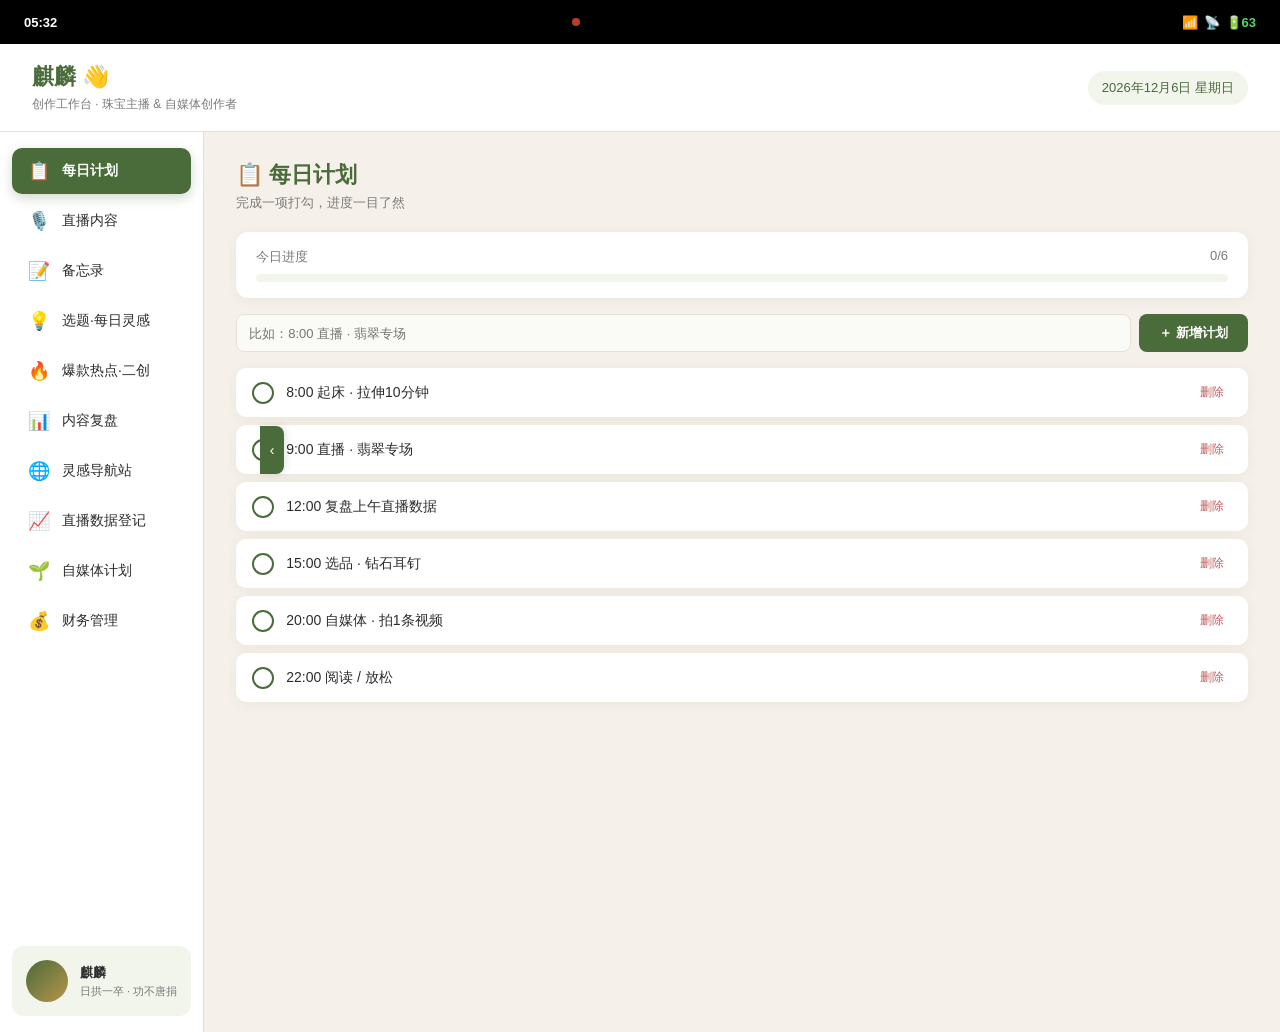
==== commit 3a81b32c: "侧边栏可收起+内容区滑入" ====
--- a/index.html
+++ b/index.html
@@ -84,23 +84,30 @@
 }
 .sync-btn:hover{ background: var(--green); color: #fff; }
 .layout{
-  display: grid; grid-template-columns: 260px 1fr;
-  min-height: calc(100vh - 100px);
+  display: flex; min-height: calc(100vh - 100px); position: relative;
 }
 .sidebar{
-  background: #fff;
-  border-right: 1px solid var(--border);
-  padding: 16px 12px;
-  display: flex; flex-direction: column;
-  position: sticky; top: 0; height: 100vh; overflow-y: auto;
-}
+  background: #fff; border-right: 1px solid var(--border);
+  padding: 16px 12px; display: flex; flex-direction: column;
+  height: 100vh; overflow-y: auto; flex-shrink: 0;
+  transition: width .3s, transform .3s;
+  z-index: 20;
+}
+.sidebar.collapsed{ width: 0; padding: 0; overflow: hidden; border: none; }
+.sidebar-toggle{
+  position: fixed; left: 260px; top: 50%; transform: translateY(-50%);
+  width: 24px; height: 48px; background: var(--green); color: #fff;
+  border-radius: 0 8px 8px 0; display: flex; align-items: center; justify-content: center;
+  cursor: pointer; z-index: 30; font-size: 14px; transition: left .3s;
+  box-shadow: 2px 0 8px rgba(0,0,0,.1);
+}
+.sidebar.collapsed ~ .sidebar-toggle{ left: 0; }
 .nav-list{ flex: 1; }
 .nav-item{
   display: flex; align-items: center; gap: 12px;
   width: 100%; padding: 12px 16px; margin-bottom: 4px;
   border-radius: 10px; font-size: 14px; color: var(--text);
-  text-align: left; transition: all .2s;
-  position: relative;
+  text-align: left; transition: all .2s; position: relative;
 }
 .nav-item:hover{ background: var(--green-light); }
 .nav-item.active{
@@ -122,10 +129,13 @@
 }
 .foot-name{ font-weight: 600; font-size: 13px; }
 .foot-sub{ font-size: 11px; color: var(--text-2); margin-top: 2px; }
-.content{ padding: 28px 32px; overflow-y: auto; }
-.panel{ display: none; animation: fade .3s; }
-.panel.active{ display: block; }
-@keyframes fade{ from{ opacity:0; transform: translateY(8px);} to{opacity:1; transform:none;} }
+.content{
+  flex: 1; padding: 28px 32px; overflow-y: auto; overflow-x: hidden;
+  height: 100vh; scroll-behavior: smooth;
+}
+.panel{ display: none; }
+.panel.active{ display: block; animation: slideIn .3s; }
+@keyframes slideIn{ from{ opacity:0; transform: translateX(20px);} to{opacity:1; transform:none;} }
 .panel-head{ margin-bottom: 20px; }
 .panel-head h2{ font-size: 22px; color: var(--green); margin-bottom: 4px; }
 .panel-sub{ color: var(--text-2); font-size: 13px; }
@@ -446,13 +456,15 @@
 
 /* 手机端适配 */
 @media (max-width: 900px){
-  .layout{ grid-template-columns: 1fr; }
-  .sidebar{ position: relative; height: auto; position: sticky; top: 0; z-index: 10; }
-  .nav-list{ display: flex; flex-wrap: wrap; gap: 4px; }
-  .nav-item{ flex: 1 1 auto; padding: 8px 10px; font-size: 12px; gap: 4px; }
-  .nav-icon{ font-size: 14px; }
+  .sidebar{ width: 240px; position: fixed; top: 0; left: 0; height: 100vh; box-shadow: 2px 0 16px rgba(0,0,0,.15); }
+  .sidebar.collapsed{ transform: translateX(-100%); width: 240px; padding: 16px 12px; }
+  .sidebar-toggle{ left: 240px; }
+  .sidebar.collapsed ~ .sidebar-toggle{ left: 0; }
+  .nav-list{ display: block; }
+  .nav-item{ padding: 10px 14px; font-size: 13px; }
+  .nav-icon{ font-size: 16px; }
   .app-header{ flex-direction: column; gap: 12px; align-items: flex-start; padding: 12px 16px; }
-  .content{ padding: 16px; }
+  .content{ padding: 16px; padding-top: 20px; }
   .header-right{ flex-wrap: wrap; }
   .inspiration-grid, .video-grid, .product-grid, .growth-grid{
     grid-template-columns: 1fr;
@@ -461,6 +473,7 @@
   .review-item{ grid-template-columns: 1fr; }
   .filter-row{ flex-direction: column; align-items: flex-start; }
   .last-fetch{ margin-left: 0; }
+  .data-table{ min-width: 600px; }
 }
 </style>
 </head>
@@ -506,6 +519,7 @@
       </div>
     </div>
   </aside>
+  <div class="sidebar-toggle" id="sidebarToggle" onclick="toggleSidebar()">‹</div>
 
   <section class="content">
 
@@ -1574,6 +1588,23 @@
 restoreNavOrder();
 initNavDrag();
 
+// ============ 侧边栏收起/展开 ============
+function toggleSidebar(){
+  const sidebar = document.querySelector('.sidebar');
+  const toggle = document.getElementById('sidebarToggle');
+  sidebar.classList.toggle('collapsed');
+  if (sidebar.classList.contains('collapsed')){
+    toggle.textContent = '›';
+  } else {
+    toggle.textContent = '‹';
+  }
+}
+// 手机端默认收起侧边栏
+if (window.innerWidth <= 900){
+  document.querySelector('.sidebar').classList.add('collapsed');
+  document.getElementById('sidebarToggle').textContent = '›';
+}
+
 // ============ 财务管理 ============
 let incomes = STORE.get('incomes', [
   { id: uid(), month: '2026-07', source: '直播工资', amount: 15000, note: '7月基本工资' },
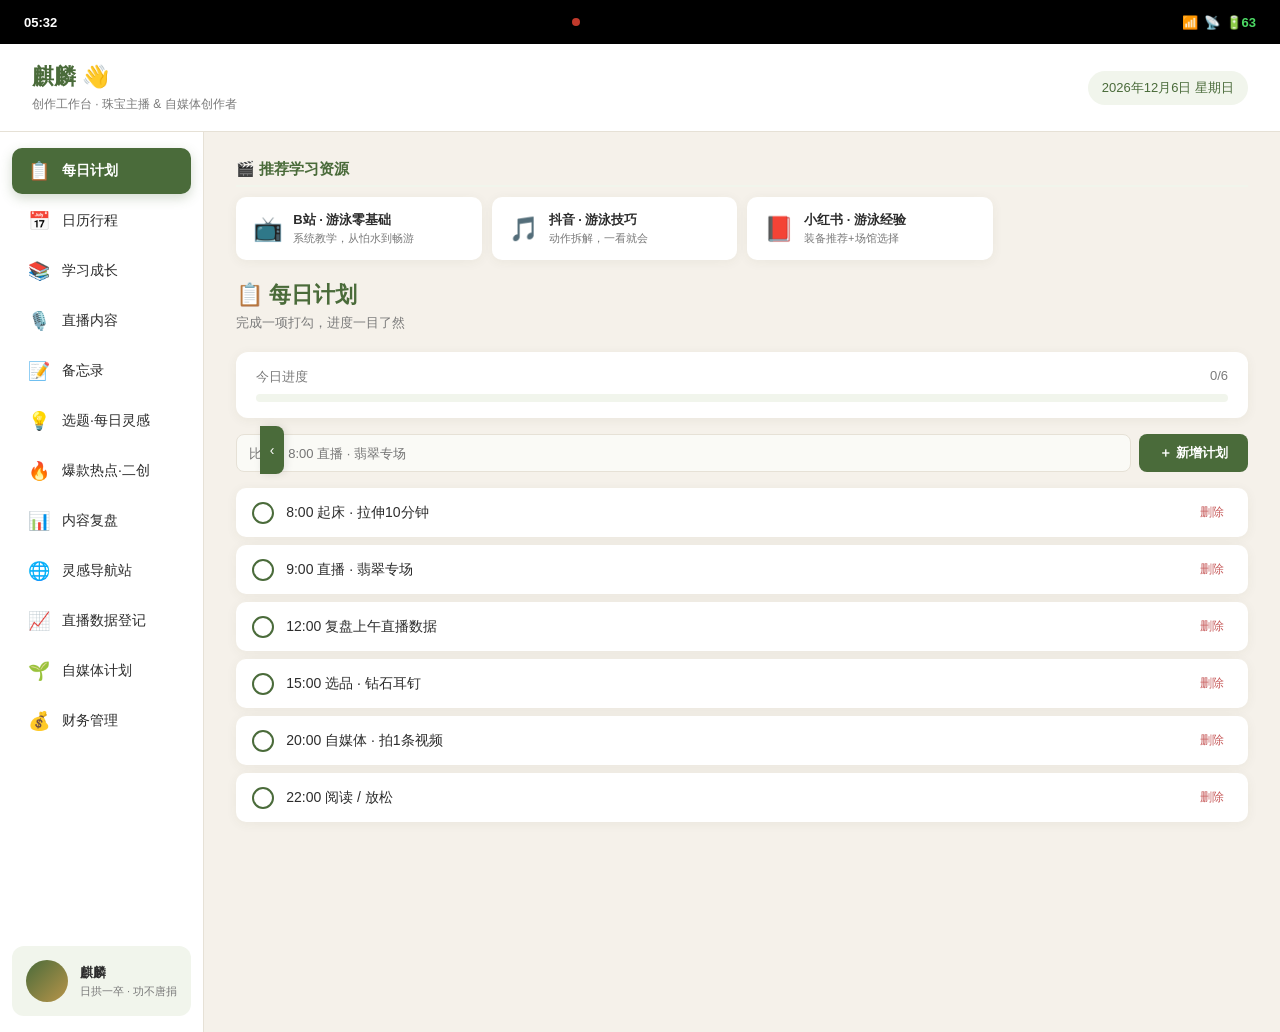
==== commit dcb424e4: "优化: 新增日历行程板块(整月视图)、学习成长板块(中国舞+游泳资料库)、每日灵感升级(热点+爆款+选题生成)" ====
--- a/index.html
+++ b/index.html
@@ -454,7 +454,203 @@
 .growth-card li{ margin-bottom: 8px; line-height: 1.6; font-size: 13px; }
 .growth-card b{ color: var(--gold); }
 
-/* 手机端适配 */
+/* 日历行程 */
+.calendar-card{
+  background: #fff; border-radius: 12px; padding: 20px;
+  box-shadow: var(--shadow); margin-bottom: 16px;
+}
+.calendar-header{
+  display: flex; align-items: center; justify-content: center; gap: 16px;
+  margin-bottom: 12px; position: relative;
+}
+.cal-nav{
+  width: 36px; height: 36px; border-radius: 50%;
+  background: var(--green-light); color: var(--green);
+  font-size: 18px; font-weight: 700; display: flex;
+  align-items: center; justify-content: center;
+  border: none; cursor: pointer; transition: all .2s;
+}
+.cal-nav:hover{ background: var(--green); color: #fff; }
+.cal-title{ text-align: center; }
+.cal-year-month{ font-size: 22px; font-weight: 700; color: var(--green); display: block; }
+.cal-today-btn{
+  position: absolute; right: 0; top: 50%; transform: translateY(-50%);
+  padding: 6px 14px; border-radius: 20px;
+  background: var(--green); color: #fff; font-size: 13px; font-weight: 600;
+  border: none; cursor: pointer; box-shadow: 0 2px 8px rgba(74,107,58,.3);
+}
+.cal-today-btn:hover{ background: var(--green-2); }
+.cal-legend{
+  display: flex; gap: 14px; justify-content: center; flex-wrap: wrap;
+  margin-bottom: 14px; padding-bottom: 12px; border-bottom: 1px dashed var(--border);
+}
+.cal-legend-item{ display: flex; align-items: center; gap: 5px; font-size: 12px; color: var(--text-2); }
+.cal-legend-dot{ width: 10px; height: 10px; border-radius: 50%; display: inline-block; }
+.cal-legend-dot.work{ background: #4a90d9; }
+.cal-legend-dot.rest{ background: #7cb342; }
+.cal-legend-dot.study{ background: #b8954a; }
+.cal-legend-dot.live{ background: #e74c3c; }
+.cal-legend-dot.other{ background: #9b59b6; }
+.cal-weekdays{
+  display: grid; grid-template-columns: repeat(7, 1fr);
+  gap: 4px; margin-bottom: 6px;
+}
+.cal-weekdays span{
+  text-align: center; font-size: 13px; color: var(--text-2); font-weight: 600; padding: 8px 0;
+}
+.cal-days{
+  display: grid; grid-template-columns: repeat(7, 1fr);
+  gap: 4px;
+}
+.cal-day{
+  min-height: 90px; border-radius: 8px; padding: 6px 4px;
+  display: flex; flex-direction: column; align-items: flex-start;
+  cursor: pointer; position: relative;
+  transition: all .2s; border: 2px solid transparent; background: #fafaf6;
+}
+.cal-day:hover{ background: var(--green-light); transform: translateY(-1px); }
+.cal-day.other-month{ background: #f9f9f9; opacity: 0.4; }
+.cal-day.today{
+  border-color: var(--green); background: var(--green-light);
+}
+.cal-day.selected{
+  border-color: var(--gold); background: #fff9e6;
+}
+.cal-day-num{ font-size: 15px; font-weight: 600; padding: 0 4px; }
+.cal-day.today .cal-day-num{ color: var(--green); }
+.cal-day-events{
+  display: flex; flex-direction: column; gap: 2px; width: 100%; margin-top: 2px;
+}
+.cal-event-tag{
+  font-size: 10px; padding: 2px 5px; border-radius: 4px;
+  font-weight: 600; white-space: nowrap; overflow: hidden;
+  text-overflow: ellipsis; line-height: 1.3;
+}
+.cal-event-tag.work{ background: #4a90d9; color: #fff; }
+.cal-event-tag.rest{ background: #7cb342; color: #fff; }
+.cal-event-tag.study{ background: #b8954a; color: #fff; }
+.cal-event-tag.live{ background: #e74c3c; color: #fff; }
+.cal-event-tag.other{ background: #9b59b6; color: #fff; }
+.cal-events-panel{
+  background: #fff; border-radius: 12px; padding: 20px;
+  box-shadow: var(--shadow);
+}
+.cal-events-panel h3{ color: var(--green); margin-bottom: 12px; font-size: 16px; }
+.cal-event-list{ margin-bottom: 12px; }
+.cal-event-item{
+  display: flex; align-items: center; gap: 10px;
+  padding: 10px 12px; background: #fafaf6;
+  border-radius: 8px; margin-bottom: 6px;
+}
+.cal-event-item .ev-type{
+  width: 8px; height: 8px; border-radius: 50%; flex-shrink: 0;
+}
+.cal-event-item .ev-type.work{ background: #4a90d9; }
+.cal-event-item .ev-type.rest{ background: #7cb342; }
+.cal-event-item .ev-type.study{ background: #b8954a; }
+.cal-event-item .ev-type.live{ background: #e74c3c; }
+.cal-event-item .ev-type.other{ background: #9b59b6; }
+.cal-event-item .ev-text{ flex: 1; font-size: 13px; }
+.cal-event-item .ev-del{ color: var(--danger); font-size: 12px; padding: 2px 6px; border-radius: 4px; }
+.cal-event-item .ev-del:hover{ background: #fbecec; }
+.cal-add-row{
+  display: flex; gap: 8px; flex-wrap: wrap;
+}
+.cal-add-row input{ flex: 1; min-width: 160px; }
+.cal-add-row select{ min-width: 100px; }
+.cal-add-row button{
+  background: var(--green); color: #fff; padding: 10px 20px;
+  border-radius: 8px; font-weight: 600; font-size: 13px; white-space: nowrap;
+}
+
+/* 学习成长 */
+.learn-overview{ margin-bottom: 16px; }
+.learn-progress-card{
+  background: #fff; border-radius: 12px; padding: 16px 20px;
+  box-shadow: var(--shadow); border-left: 4px solid var(--gold);
+}
+.learn-progress-title{ font-size: 14px; font-weight: 600; color: var(--green); margin-bottom: 8px; }
+.learn-progress-bar{ height: 10px; background: var(--green-light); border-radius: 5px; overflow: hidden; }
+.learn-progress-fill{ height: 100%; background: linear-gradient(90deg, var(--green), var(--gold)); transition: width .5s; }
+.learn-progress-text{ font-size: 12px; color: var(--text-2); margin-top: 6px; }
+.learn-section{ margin-bottom: 20px; }
+.learn-section h3{ color: var(--green); font-size: 15px; margin-bottom: 10px; padding-bottom: 6px; border-bottom: 2px solid var(--green-light); }
+.learn-stages{ display: grid; gap: 10px; }
+.learn-stage-card{
+  background: #fff; border-radius: 10px; padding: 14px 16px;
+  box-shadow: var(--shadow); display: flex; align-items: flex-start; gap: 12px;
+  cursor: pointer; transition: all .2s; border-left: 4px solid var(--border);
+}
+.learn-stage-card:hover{ transform: translateX(2px); }
+.learn-stage-card.completed{ border-left-color: var(--green); background: var(--green-light); }
+.learn-stage-card.active{ border-left-color: var(--gold); }
+.learn-stage-num{
+  width: 28px; height: 28px; border-radius: 50%;
+  background: var(--green-light); color: var(--green);
+  display: flex; align-items: center; justify-content: center;
+  font-size: 13px; font-weight: 700; flex-shrink: 0;
+}
+.learn-stage-card.completed .learn-stage-num{ background: var(--green); color: #fff; }
+.learn-stage-card.active .learn-stage-num{ background: var(--gold); color: #fff; }
+.learn-stage-info{ flex: 1; }
+.learn-stage-name{ font-weight: 600; font-size: 14px; margin-bottom: 3px; }
+.learn-stage-desc{ font-size: 12px; color: var(--text-2); line-height: 1.5; }
+.learn-stage-check{
+  font-size: 18px; color: var(--green); flex-shrink: 0;
+}
+.learn-materials{ display: grid; gap: 10px; }
+.learn-material-card{
+  background: #fff; border-radius: 10px; padding: 14px 16px;
+  box-shadow: var(--shadow);
+}
+.learn-material-card h4{ color: var(--green); font-size: 14px; margin-bottom: 8px; }
+.learn-material-card ul{ padding-left: 18px; }
+.learn-material-card li{ font-size: 13px; line-height: 1.7; color: var(--text); margin-bottom: 4px; }
+.learn-material-card li b{ color: var(--gold); }
+.learn-resources{ display: grid; grid-template-columns: repeat(auto-fill, minmax(200px, 1fr)); gap: 10px; }
+
+/* 每日灵感升级 */
+.hot-update-row{
+  display: flex; gap: 10px; align-items: center; flex-wrap: wrap;
+  margin-bottom: 16px;
+}
+.hot-update-row .ghost-btn{ background: #fff; }
+.hot-pool-tabs{
+  display: flex; gap: 6px; margin-bottom: 12px; flex-wrap: wrap;
+}
+.hot-pool-tab{
+  padding: 6px 12px; border-radius: 14px; font-size: 12px;
+  background: #fff; border: 1px solid var(--border); color: var(--text-2);
+  cursor: pointer; transition: all .2s;
+}
+.hot-pool-tab.active{ background: var(--green); color: #fff; border-color: var(--green); }
+.hot-pool-tab:hover:not(.active){ border-color: var(--green); color: var(--green); }
+.trending-card{
+  background: #fff; border-radius: 12px; padding: 16px;
+  box-shadow: var(--shadow); border-left: 4px solid #e74c3c;
+  margin-bottom: 12px;
+}
+.trending-card.hot{ border-left-color: #e74c3c; }
+.trending-card.rising{ border-left-color: #f39c12; }
+.trending-card.new{ border-left-color: var(--green); }
+.trending-rank{
+  display: inline-block; width: 24px; height: 24px; border-radius: 50%;
+  background: var(--green-light); color: var(--green);
+  text-align: center; line-height: 24px; font-size: 12px; font-weight: 700;
+  margin-right: 8px;
+}
+.trending-rank.top{ background: #e74c3c; color: #fff; }
+.trending-title{ font-weight: 600; font-size: 14px; }
+.trending-meta{ font-size: 11px; color: var(--text-2); margin-top: 4px; }
+.trending-heat{ display: inline-block; background: #fdeaea; color: #e74c3c; padding: 2px 8px; border-radius: 10px; font-size: 11px; margin-left: 8px; }
+.viral-formula-card{
+  background: #fff; border-radius: 12px; padding: 16px;
+  box-shadow: var(--shadow); border-top: 3px solid var(--gold);
+}
+.viral-formula-card h4{ color: var(--green); font-size: 14px; margin-bottom: 10px; }
+.viral-formula-card .formula{ background: var(--green-light); padding: 10px 14px; border-radius: 8px; font-size: 13px; font-weight: 600; color: var(--green); margin-bottom: 10px; }
+.viral-formula-card .breakdown{ font-size: 12px; color: var(--text-2); line-height: 1.7; }
+.viral-formula-card .breakdown b{ color: var(--gold); }
 @media (max-width: 900px){
   .sidebar{ width: 240px; position: fixed; top: 0; left: 0; height: 100vh; box-shadow: 2px 0 16px rgba(0,0,0,.15); }
   .sidebar.collapsed{ transform: translateX(-100%); width: 240px; padding: 16px 12px; }
@@ -469,7 +665,15 @@
   .inspiration-grid, .video-grid, .product-grid, .growth-grid{
     grid-template-columns: 1fr;
   }
-  .add-row input, .add-row select{ min-width: 100px; }
+  .cal-add-row input{ min-width: 100px; flex: 1; }
+  .cal-add-row select{ min-width: 80px; }
+  .cal-day{ min-height: 60px; padding: 4px 2px; }
+  .cal-day-num{ font-size: 13px; }
+  .cal-event-tag{ font-size: 9px; padding: 1px 3px; }
+  .cal-legend{ gap: 8px; }
+  .cal-legend-item{ font-size: 11px; }
+  .learn-resources{ grid-template-columns: 1fr; }
+  .learn-stage-card{ padding: 10px 12px; }
   .review-item{ grid-template-columns: 1fr; }
   .filter-row{ flex-direction: column; align-items: flex-start; }
   .last-fetch{ margin-left: 0; }
@@ -501,6 +705,8 @@
   <aside class="sidebar">
     <nav class="nav-list">
       <button class="nav-item active" data-target="daily-plan"><span class="nav-icon">📋</span><span>每日计划</span></button>
+      <button class="nav-item" data-target="calendar"><span class="nav-icon">📅</span><span>日历行程</span></button>
+      <button class="nav-item" data-target="learning"><span class="nav-icon">📚</span><span>学习成长</span></button>
       <button class="nav-item" data-target="live-content"><span class="nav-icon">🎙️</span><span>直播内容</span></button>
       <button class="nav-item" data-target="memo"><span class="nav-icon">📝</span><span>备忘录</span></button>
       <button class="nav-item" data-target="daily-inspiration"><span class="nav-icon">💡</span><span>选题·每日灵感</span></button>
@@ -523,6 +729,312 @@
 
   <section class="content">
 
+    <!-- ============= 日历行程 ============= -->
+    <div class="panel" id="calendar">
+      <div class="panel-head"><h2>📅 日历行程</h2><p class="panel-sub">整月一览 · 点击日期添加/管理行程 · 行程直接显示在格子内</p></div>
+      <div class="calendar-card">
+        <div class="calendar-header">
+          <button class="cal-nav" onclick="changeMonth(-1)">‹</button>
+          <div class="cal-title">
+            <span class="cal-year-month" id="calYearMonth">2026年 7月</span>
+          </div>
+          <button class="cal-nav" onclick="changeMonth(1)">›</button>
+          <button class="cal-today-btn" onclick="goToday()">今天</button>
+        </div>
+        <div class="cal-legend">
+          <span class="cal-legend-item"><span class="cal-legend-dot work"></span>上班</span>
+          <span class="cal-legend-item"><span class="cal-legend-dot rest"></span>休息</span>
+          <span class="cal-legend-item"><span class="cal-legend-dot study"></span>学习</span>
+          <span class="cal-legend-item"><span class="cal-legend-dot live"></span>直播</span>
+          <span class="cal-legend-item"><span class="cal-legend-dot other"></span>其他</span>
+        </div>
+        <div class="cal-weekdays">
+          <span>日</span><span>一</span><span>二</span><span>三</span><span>四</span><span>五</span><span>六</span>
+        </div>
+        <div class="cal-days" id="calDays"></div>
+      </div>
+      <div class="cal-events-panel" id="calEventsPanel">
+        <h3 id="calSelectedDate">📌 7月25日 行程</h3>
+        <div class="cal-event-list" id="calEventList"></div>
+        <div class="cal-add-row">
+          <input id="calEventInput" placeholder="添加行程，如：14:00 游泳课">
+          <select id="calEventType">
+            <option value="work">💼 上班</option>
+            <option value="rest">🌿 休息</option>
+            <option value="study">📚 学习</option>
+            <option value="live">🎙️ 直播</option>
+            <option value="other">📌 其他</option>
+          </select>
+          <button onclick="addCalEvent()">＋ 添加</button>
+        </div>
+      </div>
+    </div>
+
+    <!-- ============= 学习成长 ============= -->
+    <div class="panel" id="learning">
+      <div class="panel-head"><h2>📚 学习成长</h2><p class="panel-sub">中国舞 · 游泳 · 从零开始的学习路径与资料</p></div>
+      <div class="sub-tabs">
+        <button class="sub-tab active" data-sub="dance">💃 中国舞</button>
+        <button class="sub-tab" data-sub="swim">🏊 游泳</button>
+      </div>
+
+      <!-- 中国舞 -->
+      <div class="sub-panel active" id="sub-dance">
+        <div class="learn-overview">
+          <div class="learn-progress-card">
+            <div class="learn-progress-title">🎯 中国舞学习进度</div>
+            <div class="learn-progress-bar"><div class="learn-progress-fill" id="danceProgressFill" style="width:0%"></div></div>
+            <div class="learn-progress-text" id="danceProgressText">阶段 0/5 · 尚未开始</div>
+          </div>
+        </div>
+
+        <div class="learn-section">
+          <h3>📖 学习阶段（点击标记完成）</h3>
+          <div class="learn-stages" id="danceStages"></div>
+        </div>
+
+        <div class="learn-section">
+          <h3>📚 资料库 · 基础入门</h3>
+          <div class="learn-material-card">
+            <h4>🩰 中国舞三大分支</h4>
+            <ul>
+              <li><b>古典舞</b>：以"身韵"为核心，讲究"形、神、劲、律"，是最具代表性的中国舞</li>
+              <li><b>民族民间舞</b>：藏族、蒙古族、维吾尔族、傣族等各民族舞蹈，风格各异</li>
+              <li><b>芭蕾舞基训</b>：中国舞训练的基础，开绷直立，训练体态和线条</li>
+            </ul>
+          </div>
+          <div class="learn-material-card">
+            <h4>✋ 基本手位（必须掌握）</h4>
+            <ul>
+              <li><b>山膀</b>：双臂旁抬与肩平，手心向下，是最常用的基本手位</li>
+              <li><b>按掌</b>：手心向下按于身前，约腰胯高度</li>
+              <li><b>托掌</b>：手心向上托于头顶上方</li>
+              <li><b>摊掌</b>：手心向上平摊于体前</li>
+              <li><b>推掌</b>：手心向前推出</li>
+              <li><b>盖掌</b>：手心向下从头上方盖落</li>
+            </ul>
+          </div>
+          <div class="learn-material-card">
+            <h4>🦶 基本脚位</h4>
+            <ul>
+              <li><b>正步</b>：双脚并拢，脚尖向前</li>
+              <li><b>八字步</b>：脚跟并拢，脚尖外开成八字</li>
+              <li><b>丁字步</b>：一脚脚跟靠另一脚脚心，呈丁字形</li>
+              <li><b>踏步</b>：一脚在后，脚尖点地</li>
+              <li><b>弓箭步</b>：前腿屈膝弓步，后腿伸直</li>
+            </ul>
+          </div>
+        </div>
+
+        <div class="learn-section">
+          <h3>💪 软开度训练指南</h3>
+          <div class="learn-material-card">
+            <h4>每日基础训练（建议30分钟）</h4>
+            <ul>
+              <li><b>压前腿</b>：坐地双腿伸直，上身保持直立向前压，膝盖不能弯曲，脚尖回勾，保持30秒×3组</li>
+              <li><b>压旁腿</b>：坐地双腿打开，胯部打开，身体向旁侧下压，左右各30秒×3组</li>
+              <li><b>下腰</b>：先练跪姿下腰（跪地双手抓脚踝），再练站姿下腰，注意腰部热身，安全第一</li>
+              <li><b>踢腿</b>：前踢、旁踢、后踢各20次，注意爆发力与控制结合，腿要直、脚要绷</li>
+              <li><b>劈叉</b>：先练竖叉再练横叉，循序渐进，每次保持1分钟以上</li>
+            </ul>
+          </div>
+        </div>
+
+        <div class="learn-section">
+          <h3>🎭 身韵八法（中国舞的灵魂）</h3>
+          <div class="learn-material-card">
+            <ul>
+              <li><b>提</b>：气息上提，身体随之向上延伸</li>
+              <li><b>沉</b>：气息下沉，身体放松向下</li>
+              <li><b>冲</b>：身体向旁侧冲出</li>
+              <li><b>靠</b>：身体向后靠，略含胸</li>
+              <li><b>含</b>：胸部内收，身体微缩</li>
+              <li><b>腆</b>：胸部前挺，身体微展</li>
+              <li><b>移</b>：身体重心横向移动</li>
+              <li><b>旁提</b>：身体侧腰上提，是最美的线条</li>
+            </ul>
+          </div>
+        </div>
+
+        <div class="learn-section">
+          <h3>❓ 零基础常见问题</h3>
+          <div class="learn-material-card">
+            <ul>
+              <li><b>身体太硬怎么办？</b>→ 每天坚持拉伸10分钟，循序渐进，千万不要硬掰，2-3个月会有明显改善</li>
+              <li><b>没有舞蹈基础能学吗？</b>→ 完全可以！中国舞非常适合零基础，从身韵和手位开始，不需要劈叉也能跳</li>
+              <li><b>记不住动作怎么办？</b>→ 先理解动作的含义，分段练习（每次4个八拍），多听音乐找节奏感</li>
+              <li><b>需要准备什么装备？</b>→ 舞蹈服/瑜伽服、舞蹈鞋（软底）、瑜伽垫（练软开度用）、全身镜</li>
+              <li><b>多久能学会一支舞？</b>→ 零基础约2-3个月可学完一支简单成品舞（如《茉莉花》）</li>
+            </ul>
+          </div>
+        </div>
+
+        <div class="learn-section">
+          <h3>📝 学习笔记（随时记录）</h3>
+          <div class="add-row">
+            <input id="danceNoteInput" placeholder="记录学习心得、动作要点、老师提醒...">
+            <button onclick="addDanceNote()">＋ 添加笔记</button>
+          </div>
+          <ul class="cat-notes" id="danceNoteList"></ul>
+        </div>
+
+        <div class="learn-section">
+          <h3>🎬 推荐学习资源</h3>
+          <div class="learn-resources">
+            <a class="hub-card" href="https://www.bilibili.com/search?keyword=中国舞基础入门" target="_blank"><span class="hub-icon">📺</span><div class="hub-info"><div class="hub-name">B站 · 中国舞基础</div><div class="hub-desc">零基础入门教程合集</div></div></a>
+            <a class="hub-card" href="https://www.douyin.com/search/中国舞基本功" target="_blank"><span class="hub-icon">🎵</span><div class="hub-info"><div class="hub-name">抖音 · 中国舞基本功</div><div class="hub-desc">短视频跟练，碎片时间学</div></div></a>
+            <a class="hub-card" href="https://www.xiaohongshu.com/search_result?keyword=中国舞入门" target="_blank"><span class="hub-icon">📕</span><div class="hub-info"><div class="hub-name">小红书 · 中国舞笔记</div><div class="hub-desc">学员经验分享与避坑</div></div></a>
+          </div>
+        </div>
+      </div>
+
+      <!-- 游泳 -->
+      <div class="sub-panel" id="sub-swim">
+        <div class="learn-overview">
+          <div class="learn-progress-card">
+            <div class="learn-progress-title">🎯 游泳学习进度</div>
+            <div class="learn-progress-bar"><div class="learn-progress-fill" id="swimProgressFill" style="width:0%"></div></div>
+            <div class="learn-progress-text" id="swimProgressText">阶段 0/5 · 尚未开始</div>
+          </div>
+        </div>
+
+        <div class="learn-section">
+          <h3>📖 学习阶段（点击标记完成）</h3>
+          <div class="learn-stages" id="swimStages"></div>
+        </div>
+
+        <div class="learn-section">
+          <h3>📚 资料库 · 基础入门</h3>
+          <div class="learn-material-card">
+            <h4>🏊 四大泳姿介绍</h4>
+            <ul>
+              <li><b>蛙泳</b>：最易学的泳姿，适合初学者，动作节奏清晰，省力持久</li>
+              <li><b>自由泳</b>：速度最快的泳姿，双腿交替打水，双臂交替划水</li>
+              <li><b>仰泳</b>：最轻松的泳姿，脸部朝上呼吸方便，适合长距离</li>
+              <li><b>蝶泳</b>：难度最高的泳姿，需要较强腰腹力量，建议学会蛙泳后再学</li>
+            </ul>
+          </div>
+          <div class="learn-material-card">
+            <h4>🎒 必备装备清单</h4>
+            <ul>
+              <li><b>泳衣/泳裤</b>：建议紧身款，减少水中阻力（初学者选竞速款即可）</li>
+              <li><b>泳镜</b>：必备！选防雾、贴合脸型的，近视可选度数泳镜</li>
+              <li><b>泳帽</b>：硅胶材质防水性好，布质更舒适但透水</li>
+              <li><b>浴巾/速干毛巾</b>：出水后保暖防感冒</li>
+              <li><b>拖鞋</b>：防滑，泳池边地面湿滑</li>
+              <li><b>洗漱用品</b>：泳后冲洗用，建议带去氯洗发水</li>
+            </ul>
+          </div>
+          <div class="learn-material-card">
+            <h4>⚠️ 安全须知（重要！）</h4>
+            <ul>
+              <li>下水前必须热身5-10分钟，活动关节和肌肉</li>
+              <li>不要空腹游泳（易低血糖），也不要饱食后立即下水（建议饭后1小时）</li>
+              <li>注意泳池深浅区标识，初学者只在浅水区（1.2米以下）练习</li>
+              <li>不要单独去无人泳池，确保有救生员在场</li>
+              <li>感到不适立即上岸，不要逞强</li>
+            </ul>
+          </div>
+          <div class="learn-material-card">
+            <h4>🌬️ 呼吸原则（最关键）</h4>
+            <ul>
+              <li><b>嘴吸气，鼻呼气</b>：水上用嘴快速吸气，水下用鼻子缓慢呼气</li>
+              <li>水下一定要持续呼气，不能憋气，否则出水时来不及吸气</li>
+              <li>呼气要均匀缓慢，像吹泡泡一样，约3-4秒呼完</li>
+              <li>初学者先在岸上练习：脸埋入水盆中，嘴吸鼻呼，反复10次</li>
+            </ul>
+          </div>
+        </div>
+
+        <div class="learn-section">
+          <h3>🐸 蛙泳技巧详解（初学者必看）</h3>
+          <div class="learn-material-card">
+            <h4>腿部动作口诀：收 → 翻 → 蹬 → 夹 → 滑行</h4>
+            <ul>
+              <li><b>收腿</b>：屈膝收腿，脚跟靠近臀部，膝盖不要过宽（与肩同宽）</li>
+              <li><b>翻脚</b>：脚尖外翻，脚掌朝外，这是蹬水的关键！很多人忽略这一步</li>
+              <li><b>蹬夹</b>：双腿向后外方蹬出，然后迅速夹水并拢（蹬和夹是一气呵成的）</li>
+              <li><b>滑行</b>：蹬夹完成后双腿并拢伸直，身体保持流线型滑行2秒</li>
+              <li>动作要领：<b>慢收快蹬</b>，收腿时放松，蹬腿时发力</li>
+            </ul>
+          </div>
+          <div class="learn-material-card">
+            <h4>手臂动作：外划 → 内划 → 前伸</h4>
+            <ul>
+              <li><b>外划</b>：双臂向前伸直，然后向两侧斜下方划开（约45度角）</li>
+              <li><b>内划</b>：手掌向下向内回收，曲臂抱水至胸前，此时抬头吸气</li>
+              <li><b>前伸</b>：双手向前并拢伸直，低头入水，开始呼气</li>
+              <li>手臂划水不要过大，初学者划到肩膀宽度即可</li>
+            </ul>
+          </div>
+          <div class="learn-material-card">
+            <h4>配合节奏：1次蹬腿 + 1次划手 + 1次呼吸</h4>
+            <ul>
+              <li><b>完整动作顺序</b>：蹬腿滑行 → 划手抬头吸气 → 低头前伸呼气 → 蹬腿</li>
+              <li>口诀："<b>蹬、漂、划、吸、低、伸</b>"</li>
+              <li>滑行阶段身体要完全伸直，这是休息和省力的关键</li>
+              <li>初学者建议每个动作周期滑行2秒，不要急着做下一个动作</li>
+            </ul>
+          </div>
+          <div class="learn-material-card">
+            <h4>❌ 常见错误纠正</h4>
+            <ul>
+              <li><b>同手同脚</b>（手腿同时动）→ 先蹬腿滑行，等腿并拢后再划手</li>
+              <li><b>蹬腿不翻脚</b>→ 脚尖必须外翻！不翻脚等于白蹬，走不了水</li>
+              <li><b>抬头过高</b>→ 只需抬到嘴出水面即可，过高会导致下半身下沉</li>
+              <li><b>游不远就累</b>→ 动作要放松！滑行阶段要休息，不要一直用力</li>
+              <li><b>身体下沉</b>→ 放松身体，重心前移，看池底而不是看前方</li>
+            </ul>
+          </div>
+        </div>
+
+        <div class="learn-section">
+          <h3>❓ 零基础常见问题</h3>
+          <div class="learn-material-card">
+            <ul>
+              <li><b>怕水怎么办？</b>→ 先在浅水区（齐腰深）熟悉，从憋气开始，手扶池边练习，逐步建立信心，一般3-5次课可克服</li>
+              <li><b>为什么总是下沉？</b>→ 放松身体是关键！紧张会让肌肉紧绷密度变大。利用肺部空气的浮力，深吸气后身体会自然浮起</li>
+              <li><b>游不远就累？</b>→ 动作要放松，不要用力过猛。蛙泳的精髓在"滑行"，蹬一次腿滑行2秒，比连续蹬省力10倍</li>
+              <li><b>耳朵进水怎么办？</b>→ 侧头单脚跳（进水耳朝下），或用掌心按压耳孔后快速松开，用棉签轻轻吸干</li>
+              <li><b>多久能学会？</b>→ 一般7-10次课（每次1小时）可学会蛙泳基本动作，能连续游25米约需15-20次课</li>
+              <li><b>需要请教练吗？</b>→ 强烈建议！自学费时且容易养成错误动作，后期纠正更难。至少请教练带前5次课</li>
+            </ul>
+          </div>
+        </div>
+
+        <div class="learn-section">
+          <h3>📝 学习笔记（随时记录）</h3>
+          <div class="add-row">
+            <input id="swimNoteInput" placeholder="记录游泳心得、动作纠正、呼吸技巧...">
+            <button onclick="addSwimNote()">＋ 添加笔记</button>
+          </div>
+          <ul class="cat-notes" id="swimNoteList"></ul>
+        </div>
+
+        <div class="learn-section">
+          <h3>🎬 推荐学习资源</h3>
+          <div class="learn-resources">
+            <a class="hub-card" href="https://www.bilibili.com/search?keyword=游泳零基础教学" target="_blank"><span class="hub-icon">📺</span><div class="hub-info"><div class="hub-name">B站 · 游泳零基础</div><div class="hub-desc">系统教学，从怕水到畅游</div></div></a>
+            <a class="hub-card" href="https://www.douyin.com/search/游泳教学" target="_blank"><span class="hub-icon">🎵</span><div class="hub-info"><div class="hub-name">抖音 · 游泳技巧</div><div class="hub-desc">动作拆解，一看就会</div></div></a>
+            <a class="hub-card" href="https://www.xiaohongshu.com/search_result?keyword=游泳入门" target="_blank"><span class="hub-icon">📕</span><div class="hub-info"><div class="hub-name">小红书 · 游泳经验</div><div class="hub-desc">装备推荐+场馆选择</div></div></a>
+          </div>
+        </div>
+      </div>
+    </div>
+          </div>
+          <ul class="cat-notes" id="swimNoteList"></ul>
+        </div>
+        <div class="learn-section">
+          <h3>🎬 推荐学习资源</h3>
+          <div class="learn-resources">
+            <a class="hub-card" href="https://www.bilibili.com/search?keyword=游泳零基础教学" target="_blank"><span class="hub-icon">📺</span><div class="hub-info"><div class="hub-name">B站 · 游泳零基础</div><div class="hub-desc">系统教学，从怕水到畅游</div></div></a>
+            <a class="hub-card" href="https://www.douyin.com/search/游泳教学" target="_blank"><span class="hub-icon">🎵</span><div class="hub-info"><div class="hub-name">抖音 · 游泳技巧</div><div class="hub-desc">动作拆解，一看就会</div></div></a>
+            <a class="hub-card" href="https://www.xiaohongshu.com/search_result?keyword=游泳入门" target="_blank"><span class="hub-icon">📕</span><div class="hub-info"><div class="hub-name">小红书 · 游泳经验</div><div class="hub-desc">装备推荐+场馆选择</div></div></a>
+          </div>
+        </div>
+      </div>
+    </div>
+
     <div class="panel active" id="daily-plan">
       <div class="panel-head"><h2>📋 每日计划</h2><p class="panel-sub">完成一项打勾，进度一目了然</p></div>
       <div class="progress-card">
@@ -537,22 +1049,52 @@
     </div>
 
     <div class="panel" id="daily-inspiration">
-      <div class="panel-head"><h2>💡 选题·每日灵感</h2><p class="panel-sub">围绕"个人成长 / 女性成长"，自动抓取抖音热点 · 一键跳转创作</p></div>
-      <div class="filter-row">
+      <div class="panel-head"><h2>💡 选题·每日灵感</h2><p class="panel-sub">实时热点抓取 · 爆款拆解 · 一键生成选题</p></div>
+
+      <!-- 热点更新区 -->
+      <div class="hot-update-row">
         <label>话题方向
           <select id="topicSelect">
+            <option value="all">🔥 全部热点</option>
             <option value="个人成长">个人成长</option>
             <option value="女性成长">女性成长</option>
             <option value="珠宝穿搭">珠宝穿搭</option>
             <option value="主播心法">主播心法</option>
             <option value="自律生活">自律生活</option>
             <option value="情绪管理">情绪管理</option>
+            <option value="中国舞">中国舞</option>
+            <option value="游泳">游泳</option>
           </select>
         </label>
-        <button class="ghost-btn" onclick="fetchDouyinHot()">🔄 重新抓取热点</button>
-        <span class="last-fetch" id="lastFetch">上次抓取：--</span>
-      </div>
-      <div class="inspiration-grid" id="inspirationGrid"></div>
+        <button class="ghost-btn" onclick="fetchAllHot()">🔄 更新热点</button>
+        <button class="ghost-btn" onclick="fetchViralVideos()">🔥 抓爆款</button>
+        <button class="ghost-btn" onclick="generateTopics()">✨ 生成选题</button>
+        <span class="last-fetch" id="lastFetch">上次更新：--</span>
+      </div>
+
+      <!-- 实时热点榜 -->
+      <div id="trendingSection" style="margin-bottom:20px">
+        <h3 style="color:var(--green);font-size:15px;margin-bottom:10px">📈 实时热点榜</h3>
+        <div id="trendingList"></div>
+      </div>
+
+      <!-- 爆款拆解 -->
+      <div id="viralSection" style="margin-bottom:20px;display:none">
+        <h3 style="color:var(--green);font-size:15px;margin-bottom:10px">🔥 爆款视频拆解</h3>
+        <div class="inspiration-grid" id="viralGrid"></div>
+      </div>
+
+      <!-- 智能选题 -->
+      <div id="topicGenSection" style="margin-bottom:20px;display:none">
+        <h3 style="color:var(--green);font-size:15px;margin-bottom:10px">✨ 智能生成的选题</h3>
+        <div class="inspiration-grid" id="topicGenGrid"></div>
+      </div>
+
+      <!-- 原有灵感卡片 -->
+      <div id="inspirationSection">
+        <h3 style="color:var(--green);font-size:15px;margin-bottom:10px">💡 灵感卡片</h3>
+        <div class="inspiration-grid" id="inspirationGrid"></div>
+      </div>
     </div>
 
     <div class="panel" id="hot-videos">
@@ -864,8 +1406,8 @@
 <script>
 // ============ 数据存储 ============
 const STORE = {
-  get(k, def){ try{ return JSON.parse(localStorage.getItem(k)) ?? def; }catch{ return def; } },
-  set(k, v){ localStorage.setItem(k, JSON.stringify(v)); }
+  get(k, def){ try{ const v = localStorage.getItem(k); return v === null ? def : JSON.parse(v); }catch{ return def; } },
+  set(k, v){ try{ localStorage.setItem(k, JSON.stringify(v)); }catch{} }
 };
 function uid(){ return Date.now().toString(36) + Math.random().toString(36).slice(2,6); }
 function now(){ const d=new Date(); return `${d.getMonth()+1}/${d.getDate()} ${d.getHours()}:${String(d.getMinutes()).padStart(2,'0')}`; }
@@ -1491,7 +2033,7 @@
 }
 
 // ============ 初始化 ============
-renderPlans(); renderMemos(); fetchDouyinHot(); renderHotVideos(); renderReviews(); renderScripts(); renderProducts(); renderKnowledges(); renderProjects(); renderLivePlans(); renderCategories(); renderaddGoal(); renderaddTopic(); renderaddPhase();
+renderPlans(); renderMemos(); renderHotVideos(); renderReviews(); renderScripts(); renderProducts(); renderKnowledges(); renderProjects(); renderLivePlans(); renderCategories(); renderaddGoal(); renderaddTopic(); renderaddPhase();
 renderHub('hotRankGrid', HUB_LINKS.hotRank);
 renderHub('videoHubGrid', HUB_LINKS.video);
 renderHub('articleHubGrid', HUB_LINKS.article);
@@ -1733,6 +2275,363 @@
 }
 document.getElementById('finSummaryMonth').addEventListener('change', renderFinSummary);
 renderIncomeTable(); renderExpenseTable(); renderDebtTable();
+
+// ============ 日历行程 ============
+let calCurrentDate = new Date();
+let calSelectedDate = new Date();
+let calEvents = STORE.get('calEvents', {});
+const CAL_EVENT_TYPES = {
+  work: { label: '上班', color: '#4a90d9' },
+  rest: { label: '休息', color: '#7cb342' },
+  study: { label: '学习', color: '#b8954a' },
+  live: { label: '直播', color: '#e74c3c' },
+  other: { label: '其他', color: '#9b59b6' }
+};
+
+// 简易农历映射（部分节日和节气）
+const LUNAR_INFO = {
+  '1-1': '春节', '1-15': '元宵', '2-2': '龙抬头', '3-3': '上巳', '5-5': '端午',
+  '7-7': '七夕', '7-15': '中元', '8-15': '中秋', '9-9': '重阳', '10-1': '寒衣',
+  '12-8': '腊八', '12-23': '小年', '12-30': '除夕'
+};
+const SOLAR_TERMS = {
+  '2-3': '立春', '2-18': '雨水', '3-5': '惊蛰', '3-20': '春分', '4-4': '清明',
+  '4-20': '谷雨', '5-5': '立夏', '5-21': '小满', '6-5': '芒种', '6-21': '夏至',
+  '7-7': '小暑', '7-22': '大暑', '8-7': '立秋', '8-23': '处暑', '9-7': '白露',
+  '9-23': '秋分', '10-8': '寒露', '10-23': '霜降', '11-7': '立冬', '11-22': '小雪',
+  '12-7': '大雪', '12-22': '冬至', '1-5': '小寒', '1-20': '大寒'
+};
+
+function getDayKey(d) {
+  return `${d.getFullYear()}-${String(d.getMonth()+1).padStart(2,'0')}-${String(d.getDate()).padStart(2,'0')}`;
+}
+function getLunarLabel(m, d) {
+  const key = `${m}-${d}`;
+  return LUNAR_INFO[key] || SOLAR_TERMS[key] || '';
+}
+function renderCalendar() {
+  const year = calCurrentDate.getFullYear();
+  const month = calCurrentDate.getMonth();
+  document.getElementById('calYearMonth').textContent = `${year}年 ${month+1}月`;
+
+  const firstDay = new Date(year, month, 1);
+  const lastDay = new Date(year, month+1, 0);
+  const startOffset = firstDay.getDay();
+  const daysInMonth = lastDay.getDate();
+  const prevLastDay = new Date(year, month, 0).getDate();
+
+  const grid = document.getElementById('calDays');
+  grid.innerHTML = '';
+
+  // 上月日期
+  for (let i = startOffset - 1; i >= 0; i--) {
+    const day = prevLastDay - i;
+    const cell = createDayCell(day, true, new Date(year, month-1, day));
+    grid.appendChild(cell);
+  }
+  // 当月日期
+  const today = new Date();
+  for (let d = 1; d <= daysInMonth; d++) {
+    const date = new Date(year, month, d);
+    const isToday = date.getDate() === today.getDate() && date.getMonth() === today.getMonth() && date.getFullYear() === today.getFullYear();
+    const isSelected = date.getDate() === calSelectedDate.getDate() && date.getMonth() === calSelectedDate.getMonth() && date.getFullYear() === calSelectedDate.getFullYear();
+    const cell = createDayCell(d, false, date, isToday, isSelected);
+    grid.appendChild(cell);
+  }
+  // 下月日期
+  const totalCells = startOffset + daysInMonth;
+  const nextDays = (7 - (totalCells % 7)) % 7;
+  for (let d = 1; d <= nextDays; d++) {
+    const cell = createDayCell(d, true, new Date(year, month+1, d));
+    grid.appendChild(cell);
+  }
+
+  renderCalEventsPanel();
+}
+function createDayCell(day, otherMonth, date, isToday, isSelected) {
+  const cell = document.createElement('div');
+  cell.className = 'cal-day' + (otherMonth ? ' other-month' : '') + (isToday ? ' today' : '') + (isSelected ? ' selected' : '');
+  const key = getDayKey(date);
+  const events = calEvents[key] || [];
+
+  let html = `<span class="cal-day-num">${day}</span>`;
+  html += `<div class="cal-day-events">`;
+  events.slice(0, 3).forEach(ev => {
+    const type = CAL_EVENT_TYPES[ev.type] || CAL_EVENT_TYPES.other;
+    html += `<span class="cal-event-tag ${ev.type}" title="${escapeHtml(ev.text)}">${escapeHtml(ev.text)}</span>`;
+  });
+  if (events.length > 3) html += `<span class="cal-event-tag other">+${events.length-3}件</span>`;
+  html += `</div>`;
+
+  cell.innerHTML = html;
+  cell.onclick = () => { calSelectedDate = new Date(date); renderCalendar(); };
+  return cell;
+}
+function changeMonth(delta) {
+  calCurrentDate.setMonth(calCurrentDate.getMonth() + delta);
+  renderCalendar();
+}
+function goToday() {
+  calCurrentDate = new Date();
+  calSelectedDate = new Date();
+  renderCalendar();
+}
+function renderCalEventsPanel() {
+  const key = getDayKey(calSelectedDate);
+  const events = calEvents[key] || [];
+  document.getElementById('calSelectedDate').textContent = `📌 ${calSelectedDate.getMonth()+1}月${calSelectedDate.getDate()}日 行程`;
+
+  const list = document.getElementById('calEventList');
+  if (events.length === 0) {
+    list.innerHTML = '<p class="empty-tip">暂无行程，点击下方添加</p>';
+  } else {
+    list.innerHTML = events.map((ev, i) => {
+      const type = CAL_EVENT_TYPES[ev.type] || CAL_EVENT_TYPES.other;
+      return `<div class="cal-event-item"><span class="ev-type ${ev.type}"></span><span class="ev-text">${escapeHtml(ev.text)}</span><span style="font-size:11px;color:var(--text-2)">${type.label}</span><button class="ev-del" onclick="delCalEvent('${key}',${i})">删除</button></div>`;
+    }).join('');
+  }
+}
+function addCalEvent() {
+  const text = document.getElementById('calEventInput').value.trim();
+  const type = document.getElementById('calEventType').value;
+  if (!text) return;
+  const key = getDayKey(calSelectedDate);
+  if (!calEvents[key]) calEvents[key] = [];
+  calEvents[key].push({ text, type });
+  document.getElementById('calEventInput').value = '';
+  STORE.set('calEvents', calEvents);
+  renderCalendar();
+}
+function delCalEvent(key, idx) {
+  if (calEvents[key]) {
+    calEvents[key].splice(idx, 1);
+    if (calEvents[key].length === 0) delete calEvents[key];
+  }
+  STORE.set('calEvents', calEvents);
+  renderCalendar();
+}
+
+// ============ 学习成长 ============
+const DANCE_STAGES = [
+  { name: '阶段一：了解中国舞', desc: '认识中国舞的分类（古典舞/民族民间舞/现代舞），了解身韵、手位、脚位基础概念。建议观看入门科普视频。' },
+  { name: '阶段二：基本功训练', desc: '压腿、下腰、踢腿、劈叉等软开度训练；学习基本手位（山膀、按掌、托掌等）和脚位。每天坚持30分钟。' },
+  { name: '阶段三：身韵入门', desc: '学习"提、沉、冲、靠、含、腆、移"等基本身韵元素；练习眼神和表情的配合。' },
+  { name: '阶段四：简单组合', desc: '学习基础步伐组合（圆场、花梆步、慢步等）；尝试学习一段简单的古典舞片段。' },
+  { name: '阶段五：成品舞学习', desc: '选择一支适合自己水平的成品舞（如《茉莉花》《卷珠帘》等）进行完整学习；录制视频对比改进。' }
+];
+const DANCE_MATERIALS = [
+  { title: '🩰 基础入门', items: ['中国舞三大分支：古典舞、民族民间舞、芭蕾舞基训', '身韵八法：提、沉、冲、靠、含、腆、移、旁提', '基本手位：山膀、按掌、托掌、摊掌、推掌、盖掌', '基本脚位：正步、八字步、丁字步、踏步、弓箭步'] },
+  { title: '💪 软开度训练', items: ['压前腿：上身保持直立，膝盖伸直，脚尖回勾', '压旁腿：胯部打开，身体向旁侧下压', '下腰：先练跪姿下腰，再练站姿下腰，注意安全', '踢腿：前踢、旁踢、后踢，注意爆发力与控制的结合'] },
+  { title: '❓ 常见问题', items: ['身体太硬怎么办？→ 每天坚持拉伸，循序渐进，不要硬掰', '记不住动作？→ 先理解动作含义，分段练习，多听音乐找节奏', '没有舞蹈基础能学吗？→ 完全可以！中国舞适合零基础，从身韵开始', '需要准备什么？→ 舞蹈服/瑜伽服、舞蹈鞋、瑜伽垫、全身镜'] }
+];
+const SWIM_STAGES = [
+  { name: '阶段一：克服恐水', desc: '熟悉水性：水中行走、憋气、漂浮、站立。目标是能在水中放松不紧张。建议先在浅水区练习。' },
+  { name: '阶段二：呼吸与漂浮', desc: '学习水中呼吸（嘴吸鼻呼）、水母漂、蹬边滑行。掌握身体在水中的平衡感。' },
+  { name: '阶段三：蛙泳入门', desc: '学习蛙泳腿部动作（收翻蹬夹）、手臂动作（划水抱水）、配合呼吸。这是最适合初学者的泳姿。' },
+  { name: '阶段四：完整配合', desc: '将蛙泳的腿、手、呼吸配合起来，练习完整动作。目标是能连续游25米以上。' },
+  { name: '阶段五：提升与拓展', desc: '提升蛙泳速度和耐力；尝试学习自由泳或仰泳；制定长期游泳健身计划。' }
+];
+const SWIM_MATERIALS = [
+  { title: '🏊 基础入门', items: ['游泳四大泳姿：蛙泳（最易学）、自由泳（最快）、仰泳（最轻松）、蝶泳（最难）', '必备装备：泳衣/泳裤、泳镜、泳帽、浴巾、拖鞋、洗漱用品', '安全须知：下水前热身、不要空腹/饱食游泳、注意泳池深浅标识', '呼吸原则：嘴吸气，鼻子/嘴呼气，水下一定要呼气'] },
+  { title: '🐸 蛙泳技巧', items: ['腿部口诀：收腿→翻脚→蹬夹→滑行，动作要慢收快蹬', '手臂动作：外划→内划→前伸，划水时抬头吸气', '配合节奏：一次蹬腿+一次划手+一次呼吸，滑行2秒', '常见错误：同手同脚（手腿同时动）、蹬腿不翻脚、抬头过高'] },
+  { title: '❓ 常见问题', items: ['怕水怎么办？→ 先在浅水区熟悉，从憋气开始，逐步建立信心', '为什么总是下沉？→ 放松身体，重心前移，利用肺部空气浮力', '游不远就累？→ 动作要放松，不要用力过猛，多滑行少划水', '耳朵进水怎么办？→ 侧头单脚跳，或用棉签轻轻吸出'] }
+];
+
+let danceProgress = STORE.get('danceProgress', 0);
+let swimProgress = STORE.get('swimProgress', 0);
+let danceNotes = STORE.get('danceNotes', []);
+let swimNotes = STORE.get('swimNotes', []);
+
+function renderLearnStages(type, stages, progress, fillId, textId, containerId) {
+  document.getElementById(fillId).style.width = (progress / stages.length * 100) + '%';
+  document.getElementById(textId).textContent = `阶段 ${progress}/${stages.length} · ${progress === stages.length ? '已完成' : progress === 0 ? '尚未开始' : '进行中'}`;
+
+  const container = document.getElementById(containerId);
+  container.innerHTML = stages.map((s, i) => {
+    const completed = i < progress;
+    const active = i === progress;
+    return `<div class="learn-stage-card ${completed ? 'completed' : ''} ${active ? 'active' : ''}" onclick="toggleStage('${type}',${i})">
+      <div class="learn-stage-num">${i+1}</div>
+      <div class="learn-stage-info">
+        <div class="learn-stage-name">${s.name}</div>
+        <div class="learn-stage-desc">${s.desc}</div>
+      </div>
+      <div class="learn-stage-check">${completed ? '✓' : active ? '▶' : ''}</div>
+    </div>`;
+  }).join('');
+}
+function renderLearnMaterials(containerId, materials) {
+  const container = document.getElementById(containerId);
+  container.innerHTML = materials.map(m => `
+    <div class="learn-material-card">
+      <h4>${m.title}</h4>
+      <ul>${m.items.map(item => `<li>${item}</li>`).join('')}</ul>
+    </div>
+  `).join('');
+}
+function toggleStage(type, idx) {
+  let progress = type === 'dance' ? danceProgress : swimProgress;
+  if (idx === progress) {
+    progress = idx + 1; // 完成当前阶段
+  } else if (idx < progress) {
+    progress = idx; // 回退
+  }
+  if (type === 'dance') { danceProgress = progress; STORE.set('danceProgress', danceProgress); }
+  else { swimProgress = progress; STORE.set('swimProgress', swimProgress); }
+  renderLearning();
+}
+function renderLearnNotes(notes, listId, storeKey) {
+  const list = document.getElementById(listId);
+  if (notes.length === 0) {
+    list.innerHTML = '<li style="background:none;padding:4px 0;color:var(--text-2);font-size:12px">暂无笔记，上方添加</li>';
+    return;
+  }
+  list.innerHTML = notes.map((n, i) => `
+    <li><span class="note-text">${escapeHtml(n.text)}</span><span class="note-time">${n.time}</span><button class="del-btn" onclick="delLearnNote('${storeKey}',${i})">删</button></li>
+  `).join('');
+}
+function addDanceNote() { addLearnNote('danceNotes', 'danceNoteInput'); }
+function addSwimNote() { addLearnNote('swimNotes', 'swimNoteInput'); }
+function addLearnNote(key, inputId) {
+  const input = document.getElementById(inputId);
+  if (!input.value.trim()) return;
+  const arr = key === 'danceNotes' ? danceNotes : swimNotes;
+  arr.unshift({ text: input.value.trim(), time: now() });
+  input.value = '';
+  STORE.set(key, arr);
+  renderLearning();
+}
+function delLearnNote(key, idx) {
+  const arr = key === 'danceNotes' ? danceNotes : swimNotes;
+  arr.splice(idx, 1);
+  STORE.set(key, arr);
+  renderLearning();
+}
+// 资料库内容已直接写在HTML中，无需JS渲染
+function renderLearning() {
+  renderLearnStages('dance', DANCE_STAGES, danceProgress, 'danceProgressFill', 'danceProgressText', 'danceStages');
+  renderLearnStages('swim', SWIM_STAGES, swimProgress, 'swimProgressFill', 'swimProgressText', 'swimStages');
+  renderLearnNotes(danceNotes, 'danceNoteList', 'danceNotes');
+  renderLearnNotes(swimNotes, 'swimNoteList', 'swimNotes');
+}
+
+// ============ 每日灵感升级 ============
+const TRENDING_POOL = [
+  { title: '30岁后才明白的人生真相', heat: '1280w', type: 'hot', tag: '个人成长', source: '抖音热榜' },
+  { title: '女生最该投资的3样东西', heat: '890w', type: 'hot', tag: '女性成长', source: '小红书热门' },
+  { title: '一个普通女孩的5年逆袭', heat: '750w', type: 'hot', tag: '个人成长', source: '抖音热榜' },
+  { title: '如何培养不内耗体质', heat: '620w', type: 'rising', tag: '情绪管理', source: '微博热搜' },
+  { title: '月入3万主播私下卷什么', heat: '540w', type: 'rising', tag: '主播心法', source: '抖音热榜' },
+  { title: '高敏感女孩自救指南', heat: '480w', type: 'rising', tag: '情绪管理', source: '知乎热榜' },
+  { title: '中国舞零基础入门攻略', heat: '320w', type: 'new', tag: '中国舞', source: '小红书' },
+  { title: '游泳小白7天学会蛙泳', heat: '280w', type: 'new', tag: '游泳', source: 'B站热门' },
+  { title: '表达力差请做这5件事', heat: '2100w', type: 'hot', tag: '个人成长', source: '抖音热榜' },
+  { title: '珠宝主播的觉醒之路', heat: '410w', type: 'rising', tag: '主播心法', source: '视频号' },
+  { title: '自律生活微习惯养成', heat: '360w', type: 'new', tag: '自律生活', source: '知乎' },
+  { title: '翡翠选购避坑指南', heat: '290w', type: 'new', tag: '珠宝穿搭', source: '抖音' }
+];
+
+const VIRAL_TEMPLATES = [
+  { title: '一个女生最好的状态：经济独立、情绪自由、形象清爽', author: '@清醒姐姐', plays: '1280w', likes: '86w', emoji: '💎', formula: '身份标签 + 3个并列价值点', breakdown: '爆点1："女生最好的状态"触发共鸣\n爆点2：三个维度覆盖物质/精神/外在\n爆点3：数字"3"降低认知负担，易传播' },
+  { title: '30岁从0开始做珠宝主播，我后悔了吗？', author: '@小胡成长记', plays: '520w', likes: '42w', emoji: '🌱', formula: '年龄 + 从0开始 + 职业 + 反问悬念', breakdown: '爆点1："30岁"+"从0"制造反差感\n爆点2：职业具体化（珠宝主播）\n爆点3：反问句引发好奇，促点击' },
+  { title: '表达力差的人，请疯狂做这5件事', author: '@口才训练营', plays: '2100w', likes: '156w', emoji: '🎙️', formula: '痛点人群 + 行动指令 + 数字清单', breakdown: '爆点1：精准定位"表达力差"人群\n爆点2："疯狂做"制造紧迫感\n爆点3："5件事"提供明确预期，收藏率高' },
+  { title: '女生如何培养"不好惹"的气质', author: '@女性力量', plays: '1480w', likes: '98w', emoji: '👑', formula: '目标人群 + 引号关键词 + 结果导向', breakdown: '爆点1："不好惹"打破传统女性刻板印象\n爆点2：引号制造话题性\n爆点3："气质"而非"态度"，更高级' },
+  { title: '普通人逆袭最快的3个赛道', author: '@商业观察', plays: '940w', likes: '68w', emoji: '🚀', formula: '普通人 + 逆袭 + 数字 + 赛道/方法', breakdown: '爆点1："普通人"降低门槛，扩大受众\n爆点2："最快"制造效率感\n爆点3："赛道"替代"方法"，更专业' }
+];
+
+const TOPIC_TEMPLATES = [
+  { title: '《30岁学中国舞，我收获了什么》', tag: '中国舞', angle: '年龄+学习+收获总结' },
+  { title: '《从怕水到畅游：我的游泳30天蜕变》', tag: '游泳', angle: '转变过程+时间线+结果' },
+  { title: '《珠宝主播的一天：凌晨4点在干什么》', tag: '主播心法', angle: '职业揭秘+反差时间' },
+  { title: '《为什么越努力越焦虑？4个信号自查》', tag: '情绪管理', angle: '痛点提问+数字+行动' },
+  { title: '《女生最该投资的3样东西，不是包包》', tag: '女性成长', angle: '反常识+数字+否定' },
+  { title: '《月入3万后我才懂的消费观》', tag: '个人成长', angle: '收入数字+时间节点+认知升级' }
+];
+
+function fetchAllHot() {
+  const topic = document.getElementById('topicSelect').value;
+  let list = TRENDING_POOL;
+  if (topic !== 'all') {
+    list = TRENDING_POOL.filter(t => t.tag === topic);
+    if (list.length === 0) list = TRENDING_POOL;
+  }
+  // 打乱顺序模拟更新
+  const shuffled = [...list].sort(() => Math.random() - 0.5);
+
+  const container = document.getElementById('trendingList');
+  container.innerHTML = shuffled.map((t, i) => `
+    <div class="trending-card ${t.type}">
+      <span class="trending-rank ${i < 3 ? 'top' : ''}">${i+1}</span>
+      <span class="trending-title">${t.title}</span>
+      <span class="trending-heat">🔥 ${t.heat}</span>
+      <div class="trending-meta">${t.source} · #${t.tag} · <button class="ghost-btn" style="margin-left:4px" onclick="goDouyinSearch('${t.title}')">🎬 去创作</button></div>
+    </div>
+  `).join('');
+
+  document.getElementById('lastFetch').textContent = '上次更新：' + now();
+  document.getElementById('trendingSection').style.display = 'block';
+  document.getElementById('viralSection').style.display = 'none';
+  document.getElementById('topicGenSection').style.display = 'none';
+  document.getElementById('inspirationSection').style.display = 'none';
+}
+
+function fetchViralVideos() {
+  const shuffled = [...VIRAL_TEMPLATES].sort(() => Math.random() - 0.5);
+  const grid = document.getElementById('viralGrid');
+  grid.innerHTML = shuffled.map(v => `
+    <div class="viral-formula-card">
+      <h4>${v.emoji} ${v.title}</h4>
+      <div style="font-size:11px;color:var(--text-2);margin-bottom:8px">${v.author} · ▶ ${v.plays} · ❤ ${v.likes}</div>
+      <div class="formula">📐 标题公式：${v.formula}</div>
+      <div class="breakdown">${v.breakdown.replace(/\n/g, '<br>')}</div>
+      <div style="margin-top:10px">
+        <button class="btn-go" style="padding:6px 12px;font-size:12px" onclick="goDouyinSearch('${v.title}')">🎬 跳转原视频</button>
+        <button class="btn-save" style="padding:6px 12px;font-size:12px;margin-left:6px" onclick="saveInspiration('${v.title}')">📌 收藏公式</button>
+      </div>
+    </div>
+  `).join('');
+
+  document.getElementById('trendingSection').style.display = 'none';
+  document.getElementById('viralSection').style.display = 'block';
+  document.getElementById('topicGenSection').style.display = 'none';
+  document.getElementById('inspirationSection').style.display = 'none';
+}
+
+function generateTopics() {
+  const topic = document.getElementById('topicSelect').value;
+  let templates = TOPIC_TEMPLATES;
+  if (topic !== 'all') {
+    templates = TOPIC_TEMPLATES.filter(t => t.tag === topic);
+    if (templates.length === 0) templates = TOPIC_TEMPLATES;
+  }
+  const shuffled = [...templates].sort(() => Math.random() - 0.5).slice(0, 4);
+
+  const grid = document.getElementById('topicGenGrid');
+  grid.innerHTML = shuffled.map(t => `
+    <div class="insp-card">
+      <span class="insp-tag">#${t.tag}</span>
+      <div class="insp-title">${t.title}</div>
+      <div class="insp-desc">💡 选题角度：${t.angle}</div>
+      <div class="insp-actions">
+        <button class="btn-go" onclick="goDouyinSearch('${t.title}')">🎬 去创作</button>
+        <button class="btn-save" onclick="saveInspiration('${t.title}')">📌 收藏</button>
+      </div>
+    </div>
+  `).join('');
+
+  document.getElementById('trendingSection').style.display = 'none';
+  document.getElementById('viralSection').style.display = 'none';
+  document.getElementById('topicGenSection').style.display = 'block';
+  document.getElementById('inspirationSection').style.display = 'none';
+}
+
+// 覆盖原有的 fetchDouyinHot，兼容旧调用
+function fetchDouyinHot() { fetchAllHot(); }
+
+// ============ 初始化扩展 ============
+renderCalendar();
+renderLearning();
+fetchAllHot();
 </script>
 </body>
 </html>
